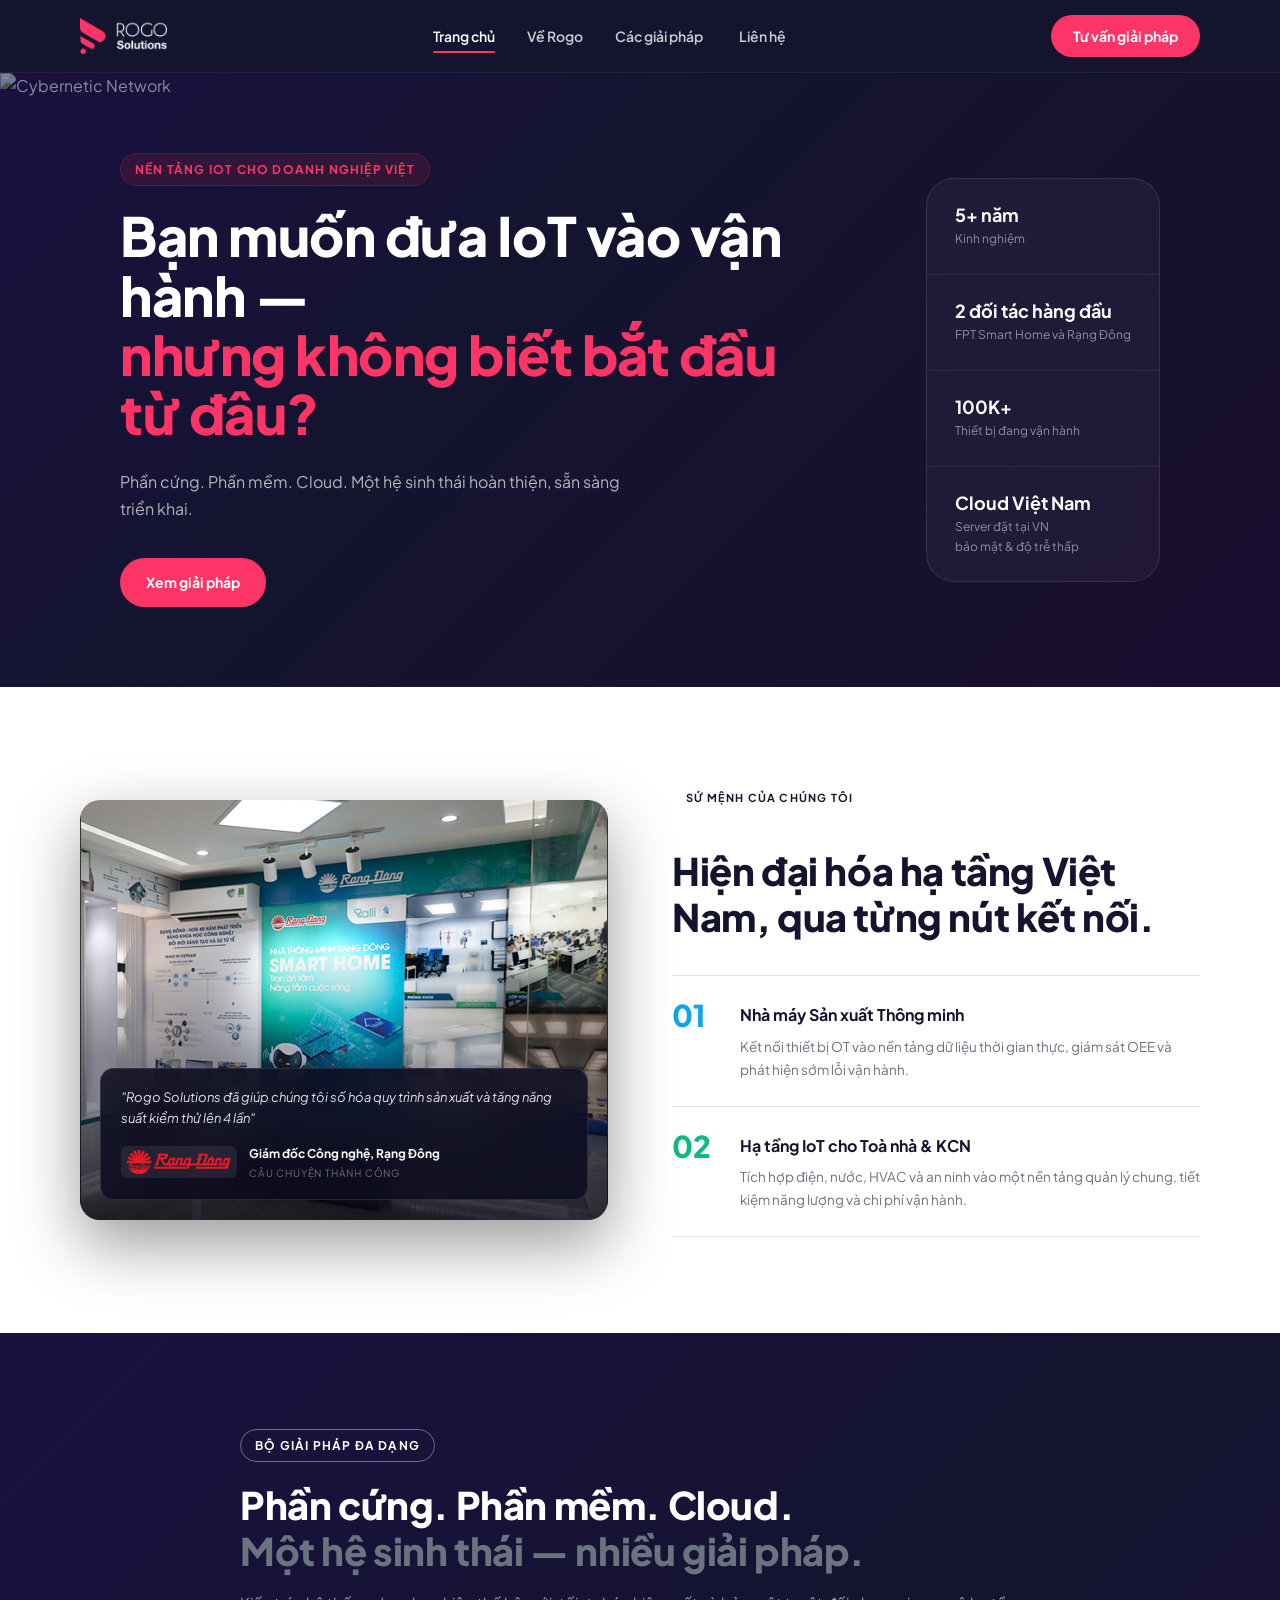
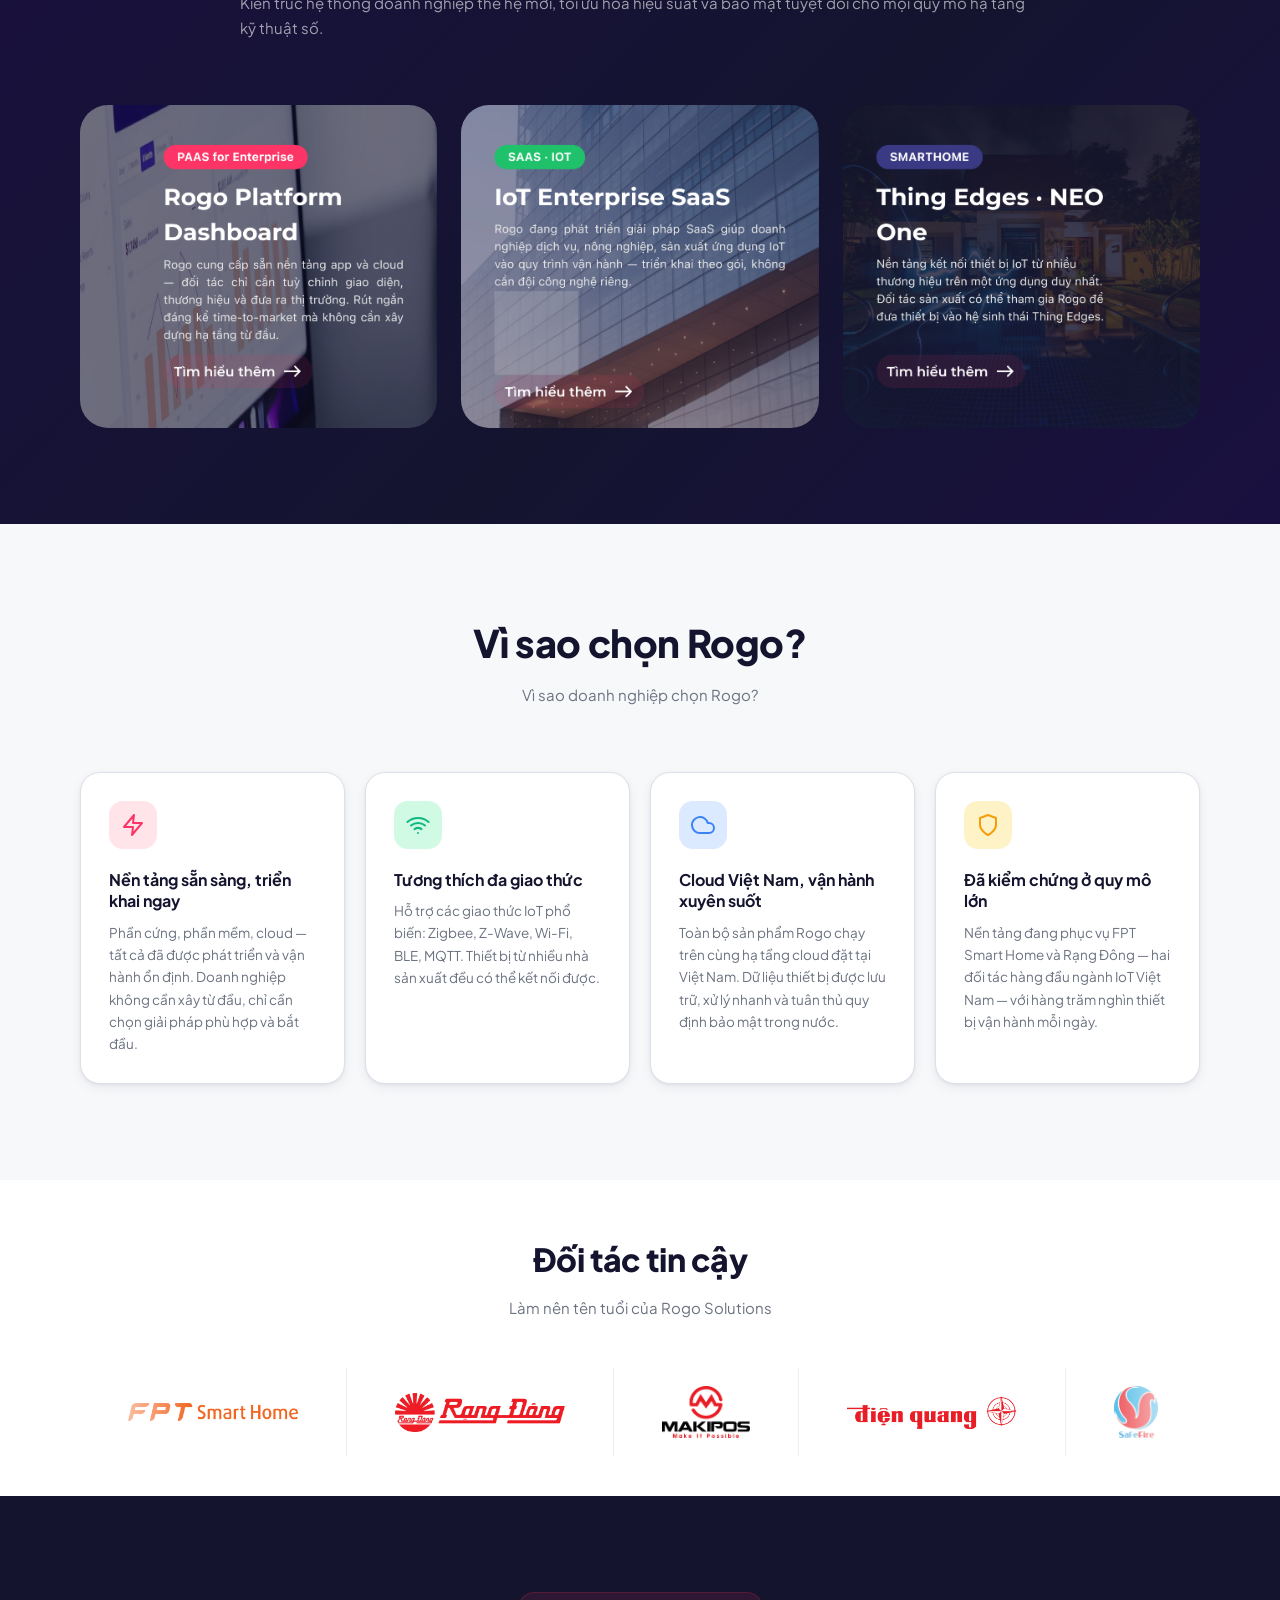
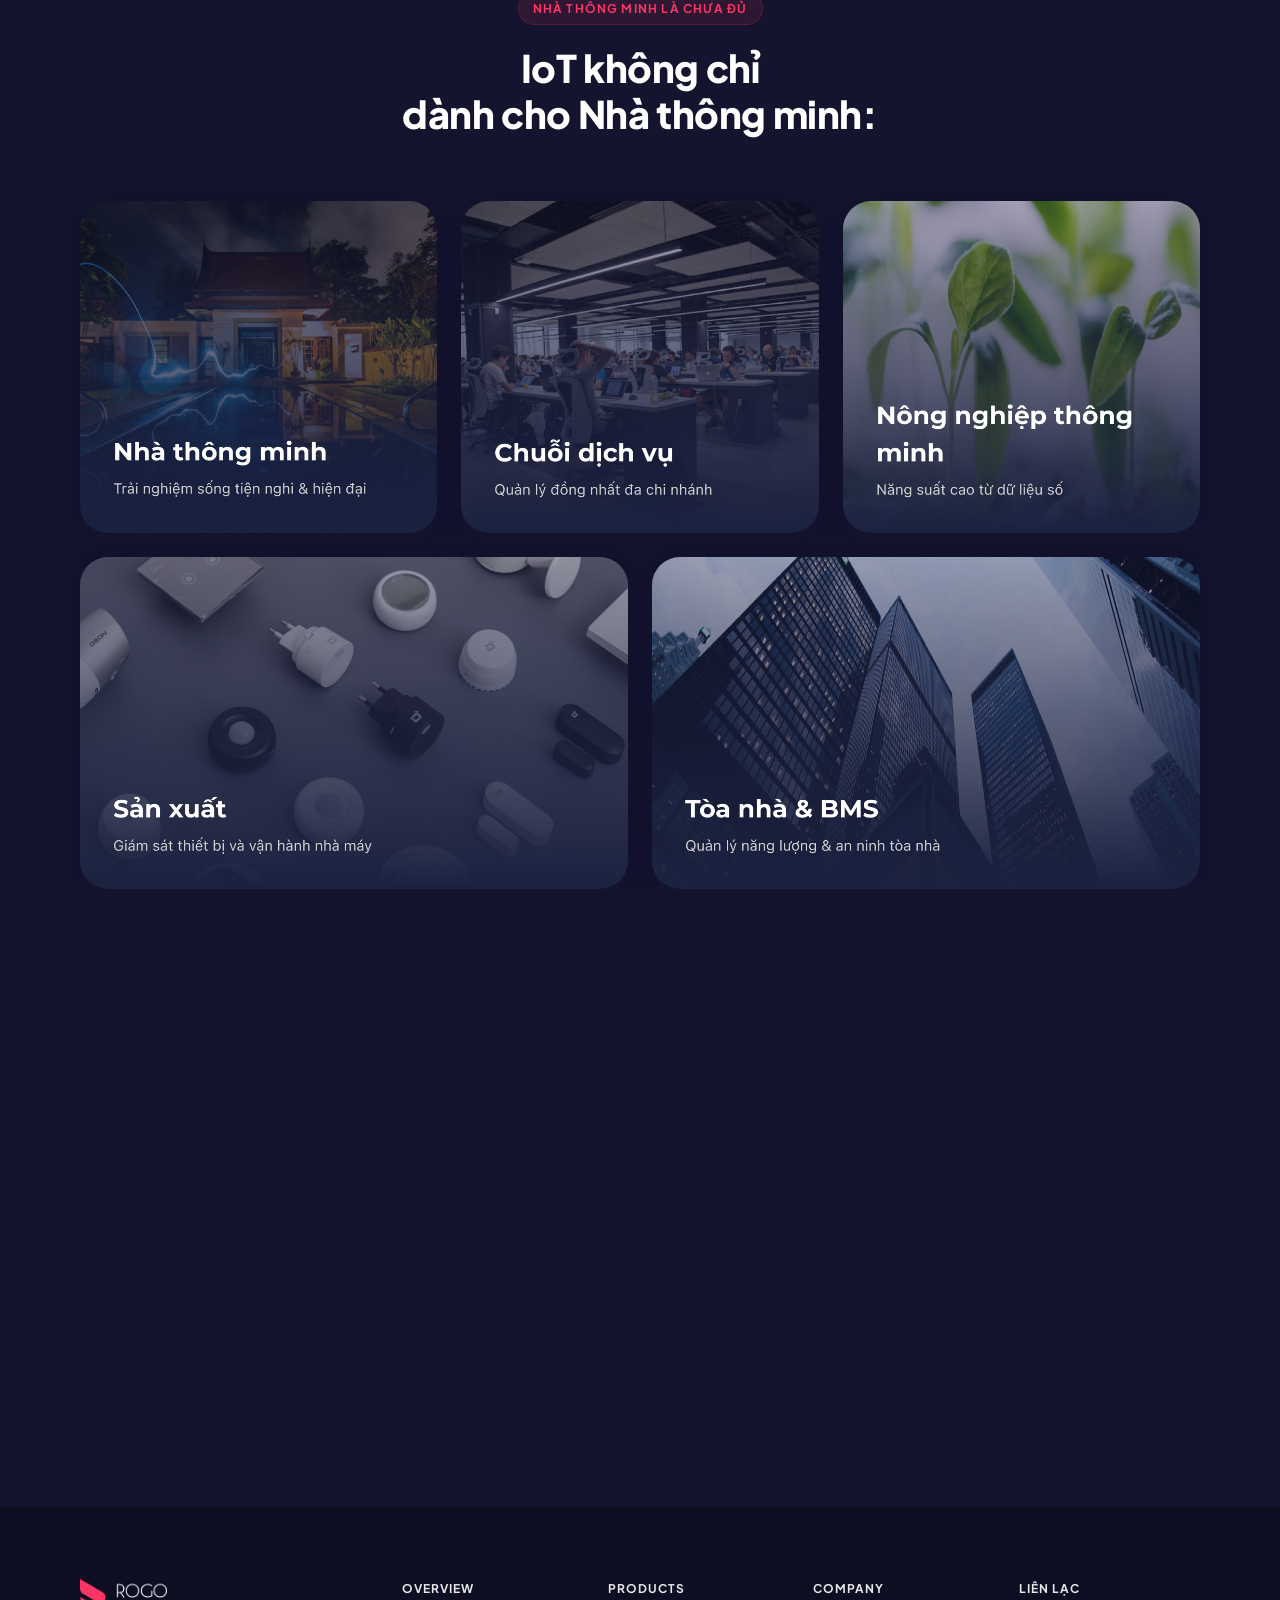
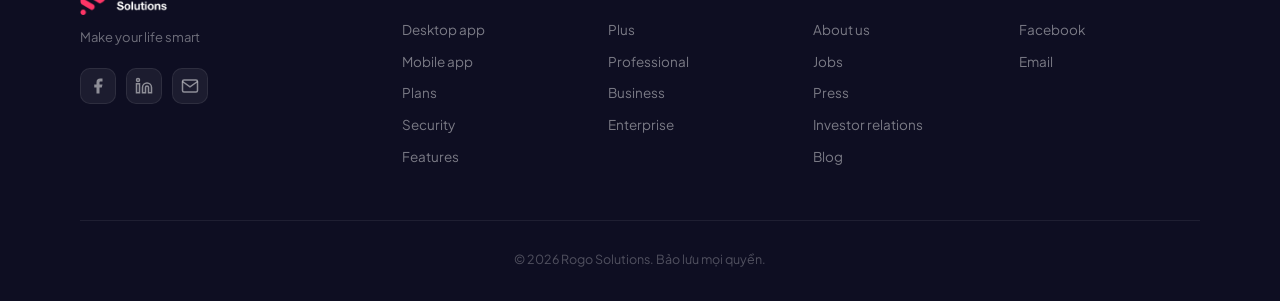
==== index.html @ b1b1ac88 "Enhance Dashboard: Added dark mode login, improved charts, and polished UI" ====
<!doctype html>
<html lang="vi">
<head>
<meta charset="utf-8" />
<meta name="viewport" content="width=device-width,initial-scale=1" />
<title>Rogo Solutions — Make your life smart</title>
<meta name="description" content="Rogo Solutions cung cấp nền tảng IoT sẵn sàng triển khai — từ phần cứng, phần mềm đến cloud — để doanh nghiệp bắt đầu ngay mà không cần xây từ đầu." />
<link rel="preconnect" href="https://fonts.googleapis.com">
<link rel="preconnect" href="https://fonts.gstatic.com" crossorigin>
<link href="https://fonts.googleapis.com/css2?family=Plus+Jakarta+Sans:ital,wght@0,400;0,500;0,600;0,700;0,800;1,400&family=Lora:ital,wght@0,400;0,600;1,400&display=swap" rel="stylesheet">
<link rel="stylesheet" href="css/style.css">
</head>
<body>

<!-- NAV -->
<header class="nav" id="main-nav">
  <div class="container nav-inner">
    <a class="logo" href="#" id="logo-link">
      <img src="assets/Logo%20vector.png" alt="Rogo Solutions Logo" class="logo-img">
    </a>
    <nav aria-label="Main navigation">
      <ul class="nav-links" id="nav-links">
        <li><a href="index.html" class="active" id="nav-home">Trang chủ</a></li>
        <li><a href="about.html" id="nav-about">Về Rogo</a></li>
        <li class="has-dropdown">
          <a href="solutions.html" id="nav-solutions">Các giải pháp <svg class="chevron" viewBox="0 0 16 16" fill="none"><path d="M4 6l4 4 4-4" stroke="currentColor" stroke-width="1.5" stroke-linecap="round" stroke-linejoin="round"/></svg></a>
          <ul class="dropdown" id="solutions-dropdown">
            <li><a href="solutions.html#rogo-platform">Rogo Platform (PaaS)</a></li>
            <li><a href="solutions.html#enterprise-saas">IoT Enterprise SaaS</a></li>
            <li><a href="solutions.html#neo-one">Thing Edges - NEO One</a></li>
          </ul>
        </li>
        <li><a href="contact.html" id="nav-contact">Liên hệ</a></li>
      </ul>
    </nav>
    <div class="nav-right">
      <a href="contact.html#contact-form" class="nav-cta" id="nav-cta-btn" style="text-decoration:none;">Tư vấn giải pháp</a>
      <button class="hamburger" id="hamburger-btn" aria-label="Toggle menu">
        <span></span><span></span><span></span>
      </button>
    </div>
  </div>
</header>

<!-- HERO -->
<section class="hero" id="hero-section">
  <img src="assets/Cybernetic network background.png" alt="Cybernetic Network" class="hero-bg-img" />
  <div class="container hero-grid">
    <div class="hero-content" id="hero-content">
      <span class="eyebrow" id="hero-eyebrow">Nền tảng IoT cho doanh nghiệp Việt</span>
      <h1 id="hero-heading">Bạn muốn đưa IoT vào vận hành —<br><span class="accent">nhưng không biết bắt đầu từ đâu?</span></h1>
      <p class="lead" id="hero-lead">Phần cứng. Phần mềm. Cloud. Một hệ sinh thái hoàn thiện, sẵn sàng triển khai.</p>
      <div class="hero-cta" id="hero-cta">
        <a href="solutions.html" class="btn btn-primary" id="hero-btn-primary" style="text-decoration:none; display:inline-block;">Xem giải pháp</a>
      </div>
    </div>
    <div class="stats-panel" id="hero-stats">
      <div class="stat" id="stat-1">
        <div class="stat-info">
          <div class="stat-value">5+ năm</div>
          <div class="stat-label">Kinh nghiệm</div>
        </div>
      </div>
      <div class="stat" id="stat-2">
        <div class="stat-info">
          <div class="stat-value">2 đối tác hàng đầu</div>
          <div class="stat-label">FPT Smart Home và Rạng Đông</div>
        </div>
      </div>
      <div class="stat" id="stat-3">
        <div class="stat-info">
          <div class="stat-value">100K+</div>
          <div class="stat-label">Thiết bị đang vận hành</div>
        </div>
      </div>
      <div class="stat" id="stat-4">
        <div class="stat-info">
          <div class="stat-value">Cloud Việt Nam</div>
          <div class="stat-label">Server đặt tại VN <br>bảo mật & độ trễ thấp</div>
        </div>
      </div>
    </div>
  </div>
</section>

<!-- MISSION / STORIES -->
<section class="mission" id="mission-section">
  <div class="container">
    <div class="mission-grid">
      <!-- Left side (Image & Quote) -->
      <div class="mission-visual">
        <div class="story-img">
          <div class="story-quote">
            <p class="story-quote-text">"Rogo Solutions đã giúp chúng tôi số hóa quy trình sản xuất và tăng năng suất kiểm thử lên 4 lần"</p>
            <div class="story-quote-author">
              <img src="assets/Group%203.png" alt="Rạng Đông Logo" class="story-author-logo">
              <div>
                <span class="story-author-name">Giám đốc Công nghệ, Rạng Đông</span>
                <span class="story-author-tag">CÂU CHUYỆN THÀNH CÔNG</span>
              </div>
            </div>
          </div>
        </div>
      </div>
      <!-- Right side (Text) -->
      <div class="mission-content">
        <span class="eyebrow mission-eyebrow">Sứ mệnh của chúng tôi</span>
        <h2 class="mission-title">Hiện đại hóa hạ tầng Việt Nam, qua từng nút kết nối.</h2>
        <div class="mission-list">
          <div class="mission-item">
            <div class="mission-num">01</div>
            <div class="mission-item-text">
              <h4>Nhà máy Sản xuất Thông minh</h4>
              <p>Kết nối thiết bị OT vào nền tảng dữ liệu thời gian thực, giám sát OEE và phát hiện sớm lỗi vận hành.</p>
            </div>
          </div>
          <div class="mission-item">
            <div class="mission-num" style="color:#10b981">02</div>
            <div class="mission-item-text">
              <h4>Hạ tầng IoT cho Toà nhà &amp; KCN</h4>
              <p>Tích hợp điện, nước, HVAC và an ninh vào một nền tảng quản lý chung, tiết kiệm năng lượng và chi phí vận hành.</p>
            </div>
          </div>
        </div>
      </div>
    </div>
  </div>
</section>

<!-- SOLUTIONS -->
<section class="section solutions-section dark-section" id="solutions-section">
  <div class="container">
    <div class="section-head" style="text-align: left; max-width: 800px; margin-bottom: 64px;">
      <span class="eyebrow" style="color:var(--text);border-color:var(--gray-500);background:transparent;color:#fff;">Bộ giải pháp đa dạng</span>
      <h2 id="solutions-heading" style="color:#fff;">Phần cứng. Phần mềm. Cloud.<br><span style="color:var(--text-muted)">Một hệ sinh thái — nhiều giải pháp.</span></h2>
      <p id="solutions-desc" style="color:rgba(255,255,255,.6);">Kiến trúc hệ thống doanh nghiệp thế hệ mới, tối ưu hóa hiệu suất và bảo mật tuyệt đối cho mọi quy mô hạ tầng kỹ thuật số.</p>
    </div>
    <div class="solutions-grid" id="solutions-grid">
      <!-- Card 1: PaaS -->
      <a href="https://iot.rogo.com.vn/login" target="_blank" class="sol-card" id="sol-card-1" style="text-decoration:none;">
        <img src="assets/Card%201_%20B2B%20Platform.png" alt="Rogo Platform Dashboard" style="width:100%;height:auto;display:block;">
      </a>

      <!-- Card 2: SaaS -->
      <a href="solutions.html#enterprise-saas" class="sol-card" id="sol-card-2" style="text-decoration:none;">
        <img src="assets/Card%202_%20IoT%20Enterprise.png" alt="IoT Enterprise SaaS" style="width:100%;height:auto;display:block;">
      </a>

      <!-- Card 3: SmartHome -->
      <a href="solutions.html#neo-one" class="sol-card" id="sol-card-3" style="text-decoration:none;">
         <img src="assets/Card%203_%20Smarthome.png" alt="Thing Edges — NEO One" style="width:100%;height:auto;display:block;">
      </a>
    </div>
  </div>
</section>

<!-- WHY ROGO -->
<section class="section why" id="why-section">
  <div class="container">
    <div class="section-head">
      <h2 id="why-heading">Vì sao chọn Rogo?</h2>
      <p id="why-desc">Vì sao doanh nghiệp chọn Rogo?</p>
    </div>
    <div class="why-grid" id="why-grid">
      <div class="feature" id="feat-1">
        <div class="feat-icon-wrap feat-pink">
          <svg viewBox="0 0 24 24" fill="none" width="24" height="24"><path d="M13 2L3 14h9l-1 8 10-12h-9l1-8z" stroke="#FD3566" stroke-width="2" stroke-linecap="round" stroke-linejoin="round"/></svg>
        </div>
        <h3>Nền tảng sẵn sàng, triển khai ngay</h3>
        <p>Phần cứng, phần mềm, cloud — tất cả đã được phát triển và vận hành ổn định. Doanh nghiệp không cần xây từ đầu, chỉ cần chọn giải pháp phù hợp và bắt đầu.</p>
      </div>
      <div class="feature" id="feat-2">
        <div class="feat-icon-wrap feat-green">
          <svg viewBox="0 0 24 24" fill="none" width="24" height="24"><path d="M5 12.55a11 11 0 0 1 14.08 0M1.42 9a16 16 0 0 1 21.16 0M8.53 16.11a6 6 0 0 1 6.95 0M12 20h.01" stroke="#10b981" stroke-width="2" stroke-linecap="round" stroke-linejoin="round"/></svg>
        </div>
        <h3>Tương thích đa giao thức</h3>
        <p>Hỗ trợ các giao thức IoT phổ biến: Zigbee, Z-Wave, Wi-Fi, BLE, MQTT. Thiết bị từ nhiều nhà sản xuất đều có thể kết nối được.</p>
      </div>
      <div class="feature" id="feat-3">
        <div class="feat-icon-wrap feat-blue">
          <svg viewBox="0 0 24 24" fill="none" width="24" height="24"><path d="M18 10h-1.26A8 8 0 1 0 9 20h9a5 5 0 0 0 0-10z" stroke="#3b82f6" stroke-width="2" stroke-linecap="round" stroke-linejoin="round"/></svg>
        </div>
        <h3>Cloud Việt Nam, vận hành xuyên suốt</h3>
        <p>Toàn bộ sản phẩm Rogo chạy trên cùng hạ tầng cloud đặt tại Việt Nam. Dữ liệu thiết bị được lưu trữ, xử lý nhanh và tuân thủ quy định bảo mật trong nước.</p>
      </div>
      <div class="feature" id="feat-4">
        <div class="feat-icon-wrap feat-amber">
          <svg viewBox="0 0 24 24" fill="none" width="24" height="24"><path d="M12 22s8-4 8-10V5l-8-3-8 3v7c0 6 8 10 8 10z" stroke="#f59e0b" stroke-width="2" stroke-linecap="round" stroke-linejoin="round"/></svg>
        </div>
        <h3>Đã kiểm chứng ở quy mô lớn</h3>
        <p>Nền tảng đang phục vụ FPT Smart Home và Rạng Đông — hai đối tác hàng đầu ngành IoT Việt Nam — với hàng trăm nghìn thiết bị vận hành mỗi ngày.</p>
      </div>
    </div>
  </div>
</section>

<!-- PARTNERS -->
<section class="partners" id="partners-section">
  <div class="container">
    <div class="section-head" style="margin-bottom:48px">
      <h2 id="partners-heading">Đối tác tin cậy</h2>
      <p>Làm nên tên tuổi của Rogo Solutions</p>
    </div>
    <div class="logos-track-wrapper">
      <div class="logos-track" id="partners-logos">
        <div class="partner-logo-item"><img src="assets/FPTLogo.png" alt="FPT"></div>
        <div class="partner-logo-item"><img src="assets/Group 3.png" alt="Rang Dong"></div>
        <div class="partner-logo-item"><img src="assets/Group 6.png" alt="Ralli"></div>
        <div class="partner-logo-item"><img src="assets/Group 7.png" alt="Makipos"></div>
        <div class="partner-logo-item"><img src="assets/Group 8.png" alt="SafeFire"></div>
        <div class="partner-logo-item"><img src="assets/Group 9.png" alt="Vinfast"></div>
        <!-- Duplicate for loop -->
        <div class="partner-logo-item"><img src="assets/FPTLogo.png" alt="FPT"></div>
        <div class="partner-logo-item"><img src="assets/Group 3.png" alt="Rang Dong"></div>
        <div class="partner-logo-item"><img src="assets/Group 6.png" alt="Ralli"></div>
        <div class="partner-logo-item"><img src="assets/Group 7.png" alt="Makipos"></div>
        <div class="partner-logo-item"><img src="assets/Group 8.png" alt="SafeFire"></div>
        <div class="partner-logo-item"><img src="assets/Group 9.png" alt="Vinfast"></div>
      </div>
    </div>
  </div>
</section>

<!-- SUCCESS STORIES REPLACED WITH IOT SECTORS -->
<section class="section iot-sectors" id="iot-sectors-section">
  <div class="container">
    <div class="section-head">
      <span class="eyebrow">Nhà Thông Minh là chưa đủ</span>
      <h2 id="iot-heading">IoT không chỉ <br><span class="accent">dành cho Nhà thông minh:</span></h2>
    </div>
    <div class="iot-grid">
      <div class="iot-card"><img src="assets/Card 1.png" alt="Nhà thông minh"></div>
      <div class="iot-card"><img src="assets/Card 2.png" alt="Chuỗi dịch vụ"></div>
      <div class="iot-card"><img src="assets/Card 3.png" alt="Nông nghiệp thông minh"></div>
      <div class="iot-card iot-card-wide"><img src="assets/Card 4.png" alt="Sản xuất"></div>
      <div class="iot-card iot-card-wide"><img src="assets/Card 5.png" alt="Tòa nhà & KCN"></div>
    </div>
  </div>
</section>

<!-- CTA -->
<section class="cta" id="cta-section">
  <div class="container">
    <div class="cta-box" id="cta-box">
      <div class="cta-glow cta-glow-1"></div>
      <div class="cta-glow cta-glow-2"></div>
      <h2 id="cta-heading">Sẵn sàng đưa IoT vào vận hành?</h2>
      <p id="cta-desc">Tham gia cùng các doanh nghiệp hàng đầu Việt Nam đang mở rộng quy mô vận hành với Rogo Solutions.</p>
      <div class="cta-actions">
        <a href="demo.html" target="_blank" class="btn btn-primary" id="cta-btn-demo" style="text-decoration: none;">Đăng ký demo</a>
        <a href="contact.html#contact-form" class="btn btn-ghost" id="cta-btn-contact" style="text-decoration: none;">Liên hệ tư vấn</a>
      </div>
    </div>
  </div>
</section>

<!-- FOOTER -->
<footer id="main-footer">
  <div class="container">
    <div class="foot-top">
      <div class="foot-brand">
        <a class="logo" href="#" id="footer-logo">
          <img src="assets/Logo%20vector.png" alt="Rogo Solutions Logo" class="logo-img">
        </a>
        <div class="foot-tagline">Make your life smart</div>
        <div class="foot-social">
          <a href="#" class="social-link" id="social-facebook" aria-label="Facebook">
            <svg viewBox="0 0 24 24" fill="currentColor" width="18" height="18"><path d="M18 2h-3a5 5 0 0 0-5 5v3H7v4h3v8h4v-8h3l1-4h-4V7a1 1 0 0 1 1-1h3z"/></svg>
          </a>
          <a href="#" class="social-link" id="social-linkedin" aria-label="LinkedIn">
            <svg viewBox="0 0 24 24" fill="none" stroke="currentColor" stroke-width="2" width="18" height="18"><path d="M16 8a6 6 0 0 1 6 6v7h-4v-7a2 2 0 0 0-2-2 2 2 0 0 0-2 2v7h-4v-7a6 6 0 0 1 6-6zM2 9h4v12H2z"/><circle cx="4" cy="4" r="2"/></svg>
          </a>
          <a href="#" class="social-link" id="social-email" aria-label="Email">
            <svg viewBox="0 0 24 24" fill="none" stroke="currentColor" stroke-width="2" width="18" height="18"><path d="M4 4h16c1.1 0 2 .9 2 2v12c0 1.1-.9 2-2 2H4c-1.1 0-2-.9-2-2V6c0-1.1.9-2 2-2z"/><polyline points="22,6 12,13 2,6"/></svg>
          </a>
        </div>
      </div>
      <div class="foot-cols">
        <div class="foot-col" id="foot-col-overview">
          <h5>Overview</h5>
          <a href="#">Desktop app</a>
          <a href="#">Mobile app</a>
          <a href="#">Plans</a>
          <a href="#">Security</a>
          <a href="#">Features</a>
        </div>
        <div class="foot-col" id="foot-col-products">
          <h5>Products</h5>
          <a href="#">Plus</a>
          <a href="#">Professional</a>
          <a href="#">Business</a>
          <a href="#">Enterprise</a>
        </div>
        <div class="foot-col" id="foot-col-company">
          <h5>Company</h5>
          <a href="#">About us</a>
          <a href="#">Jobs</a>
          <a href="#">Press</a>
          <a href="#">Investor relations</a>
          <a href="#">Blog</a>
        </div>
        <div class="foot-col" id="foot-col-contact">
          <h5>Liên lạc</h5>
          <a href="#">Facebook</a>
          <a href="#">Email</a>
        </div>
      </div>
    </div>
    <div class="foot-bottom">© 2026 Rogo Solutions. Bảo lưu mọi quyền.</div>
  </div>
</footer>

<script src="js/main.js"></script>
</body>
</html>
---- css/style.css ----
/* ====================================================
   ROGO SOLUTIONS — style.css
   Design System: Plus Jakarta Sans + Lora
   Primary: #E93049 | Navy: #14142F
   ==================================================== */

/* ---------- TOKENS ---------- */
:root {
  --navy:       #14142F;
  --navy-2:     #1B1B3A;
  --navy-3:     #0E0E22;
  --pink:       #FD3566;
  --pink-hover: #E62E5A;
  --pink-light: #FFE4EA;
  --white:      #FFFFFF;
  --gray-50:    #F7F8FA;
  --gray-100:   #EDEEF2;
  --gray-200:   #DDE0E8;
  --gray-400:   #9CA3AF;
  --gray-500:   #6B7280;
  --gray-700:   #374151;
  --text:       #14142F;
  --text-muted: #6B7280;
  --radius:     12px;
  --radius-lg:  20px;
  --radius-xl:  28px;
  --container:  1200px;
  --shadow-sm:  0 1px 3px rgba(20,20,47,.06), 0 4px 12px rgba(20,20,47,.06);
  --shadow-md:  0 4px 16px rgba(20,20,47,.08), 0 12px 32px rgba(20,20,47,.08);
  --shadow-lg:  0 8px 32px rgba(20,20,47,.12), 0 24px 56px rgba(20,20,47,.10);
  --transition: .22s cubic-bezier(.4,0,.2,1);
}

/* ---------- RESET & BASE ---------- */
*, *::before, *::after { box-sizing: border-box; }
html, body { margin: 0; padding: 0; }
body {
  font-family: 'Plus Jakarta Sans', system-ui, -apple-system, sans-serif;
  color: var(--text);
  background: var(--white);
  line-height: 1.6;
  -webkit-font-smoothing: antialiased;
  -moz-osx-font-smoothing: grayscale;
}
img { max-width: 100%; display: block; }
a { color: inherit; text-decoration: none; }
ul { list-style: none; margin: 0; padding: 0; }
button { font-family: inherit; }

.container {
  max-width: var(--container);
  margin: 0 auto;
  padding: 0 40px;
}

/* ---------- BUTTONS ---------- */
.btn {
  display: inline-flex;
  align-items: center;
  gap: 8px;
  padding: 13px 26px;
  border-radius: 999px;
  font-family: inherit;
  font-weight: 700;
  font-size: 14px;
  border: 0;
  cursor: pointer;
  transition: var(--transition);
  white-space: nowrap;
}
.btn-primary {
  background: var(--pink);
  color: #fff;
}
.btn-primary:hover {
  background: var(--pink-hover);
  transform: translateY(-2px);
  box-shadow: 0 8px 24px rgba(233,48,73,.35);
}
.btn-ghost {
  background: transparent;
  color: #fff;
  border: 1.5px solid rgba(255,255,255,.38);
}
.btn-ghost:hover {
  border-color: rgba(255,255,255,.75);
  background: rgba(255,255,255,.08);
}

/* ---------- NAV ---------- */
.nav {
  background: var(--navy);
  position: sticky;
  top: 0;
  z-index: 100;
  border-bottom: 1px solid rgba(255,255,255,.06);
  transition: box-shadow var(--transition);
}
.nav.scrolled {
  box-shadow: 0 4px 24px rgba(0,0,0,.25);
}
.nav-inner {
  display: flex;
  align-items: center;
  justify-content: space-between;
  height: 72px;
  gap: 40px;
}

/* Logo */
.logo {
  display: flex;
  align-items: center;
  gap: 10px;
  color: #fff;
  font-weight: 800;
  flex-shrink: 0;
}
.logo-img { height: 36px; width: auto; }
.logo-fallback { display: flex; align-items: center; gap: 10px; }
.logo-text span {
  display: block;
  font-size: 18px;
  font-weight: 800;
  letter-spacing: .5px;
  line-height: 1.1;
}
.logo-text small {
  display: block;
  font-size: 10px;
  font-weight: 600;
  opacity: .7;
  letter-spacing: 1.5px;
  text-transform: uppercase;
}

/* Nav links */
.nav-links {
  display: flex;
  gap: 4px;
  align-items: center;
  flex: 1;
  justify-content: center;
}
.nav-links > li { position: relative; }
.nav-links a {
  color: rgba(255,255,255,.78);
  font-size: 14px;
  font-weight: 600;
  padding: 10px 14px;
  border-radius: var(--radius);
  display: flex;
  align-items: center;
  gap: 4px;
  white-space: nowrap;
  transition: var(--transition);
}
.nav-links a:hover { color: #fff; background: rgba(255,255,255,.07); }
.nav-links a.active { color: #fff; }
.nav-links a.active::after {
  content: "";
  position: absolute;
  left: 14px;
  right: 14px;
  bottom: 4px;
  height: 2px;
  background: var(--pink);
  border-radius: 2px;
}
.chevron {
  transition: transform var(--transition);
  vertical-align: middle;
}
.has-dropdown:hover .chevron { transform: rotate(180deg); }

/* Dropdown */
.dropdown {
  position: absolute;
  top: 100%;
  left: 0;
  background: var(--navy-2);
  border: 1px solid rgba(255,255,255,.1);
  border-radius: var(--radius);
  padding: 8px;
  min-width: 240px;
  opacity: 0;
  pointer-events: none;
  transform: translateY(10px);
  transition: opacity 0.3s ease, transform 0.3s ease, visibility 0.3s;
  visibility: hidden;
  box-shadow: var(--shadow-lg);
  z-index: 100;
}
/* Invisible bridge to prevent closing when moving mouse to dropdown */
.has-dropdown::after {
  content: "";
  position: absolute;
  top: 100%;
  left: 0;
  width: 100%;
  height: 20px;
  display: none;
}
.has-dropdown:hover::after { display: block; }

.has-dropdown:hover .dropdown {
  opacity: 1;
  pointer-events: auto;
  transform: translateY(4px);
  visibility: visible;
  transition-delay: 0s;
}
/* Slight delay when mouse leaves to make it easier to catch */
.has-dropdown .dropdown {
  transition-delay: 0.1s;
}

.dropdown a {
  display: block;
  padding: 10px 14px;
  border-radius: 8px;
  font-size: 13px;
  color: rgba(255,255,255,.75);
}
.dropdown a:hover { color: #fff; background: rgba(255,255,255,.08); }

/* Nav right */
.nav-right { display: flex; align-items: center; gap: 16px; }
.nav-cta {
  background: var(--pink);
  color: #fff;
  border: 0;
  border-radius: 999px;
  padding: 10px 22px;
  font-family: inherit;
  font-weight: 700;
  font-size: 14px;
  cursor: pointer;
  transition: var(--transition);
  white-space: nowrap;
}
.nav-cta:hover {
  background: var(--pink-hover);
  transform: translateY(-1px);
  box-shadow: 0 6px 20px rgba(233,48,73,.35);
}

/* Hamburger */
.hamburger {
  display: none;
  flex-direction: column;
  gap: 5px;
  background: none;
  border: none;
  cursor: pointer;
  padding: 6px;
}
.hamburger span {
  display: block;
  width: 22px;
  height: 2px;
  background: rgba(255,255,255,.8);
  border-radius: 2px;
  transition: var(--transition);
}

/* ---------- HERO ---------- */
.hero {
  position: relative;
  background: linear-gradient(135deg, #1a1040 0%, #14142F 40%, #1a0e30 100%);
  color: #fff;
  overflow: hidden;
}

/* Background image */
.hero-bg-img {
  position: absolute;
  inset: 0;
  width: 100%;
  height: 100%;
  object-fit: cover;
  opacity: 0.5;
  pointer-events: none;
}


.hero-grid {
  position: relative;
  z-index: 2;
  display: flex;
  width: 1120px;
  max-width: 100%;
  margin: 0 auto;
  align-items: center;
  gap: 104px;
  padding: 80px 40px;
}

.hero-content {
  flex: 1;
}
.eyebrow {
  display: inline-flex;
  align-items: center;
  gap: 8px;
  font-size: 12px;
  font-weight: 700;
  color: var(--pink);
  letter-spacing: 1.2px;
  text-transform: uppercase;
  margin-bottom: 20px;
  padding: 6px 14px;
  background: rgba(233,48,73,.12);
  border-radius: 999px;
  border: 1px solid rgba(233,48,73,.2);
}

.hero h1 {
  font-size: 54px;
  line-height: 1.1;
  font-weight: 800;
  margin: 0 0 24px;
  letter-spacing: -.5px;
}
.hero h1 .accent { color: var(--pink); }

.hero p.lead {
  font-size: 16px;
  line-height: 1.7;
  color: rgba(255,255,255,.68);
  max-width: 520px;
  margin: 0 0 36px;
}
.hero-cta { display: flex; gap: 14px; flex-wrap: wrap; }

/* Stats panel */
.stats-panel {
  display: flex;
  flex-direction: column;
  gap: 0;
  background: rgba(255,255,255,.04);
  border: 1px solid rgba(255,255,255,.1);
  border-radius: var(--radius-xl);
  overflow: hidden;
  backdrop-filter: blur(10px);
}
.stat {
  display: flex;
  align-items: center;
  gap: 16px;
  padding: 22px 28px;
  border-bottom: 1px solid rgba(255,255,255,.07);
  transition: background var(--transition);
}
.stat:last-child { border-bottom: 0; }
.stat:hover { background: rgba(255,255,255,.04); }
.stat-icon-wrap {
  width: 44px;
  height: 44px;
  border-radius: 12px;
  background: rgba(233,48,73,.12);
  border: 1px solid rgba(233,48,73,.2);
  display: grid;
  place-items: center;
  flex-shrink: 0;
}
.stat-label { font-size: 12px; color: rgba(255,255,255,.5); margin-bottom: 3px; }
.stat-value { font-size: 18px; font-weight: 700; color: #fff; }

/* ---------- SECTION HEAD ---------- */
.section { padding: 96px 0; }
.section-head {
  text-align: center;
  max-width: 680px;
  margin: 0 auto 64px;
}
.section-head h2 {
  font-size: 38px;
  line-height: 1.2;
  font-weight: 800;
  margin: 0 0 16px;
  letter-spacing: -.4px;
  color: var(--text);
}
.section-head p {
  color: var(--text-muted);
  margin: 0;
  font-size: 15px;
  line-height: 1.7;
}

/* ---------- SOLUTIONS ---------- */
.solutions-section { background: var(--white); }
.solutions-grid {
  display: grid;
  grid-template-columns: repeat(3, 1fr);
  gap: 24px;
}

.sol-card {
  border: 1px solid var(--gray-200);
  border-radius: var(--radius-xl);
  overflow: hidden;
  background: #fff;
  box-shadow: var(--shadow-sm);
  transition: transform var(--transition), box-shadow var(--transition), border-color var(--transition);
  display: flex;
  flex-direction: column;
}
.sol-card:hover {
  transform: translateY(-6px);
  box-shadow: var(--shadow-lg);
  border-color: rgba(233,48,73,.15);
}

/* Visual areas */
.sol-card-visual {
  height: 200px;
  position: relative;
  display: flex;
  align-items: center;
  justify-content: center;
  overflow: hidden;
}
.sol-visual-img {
  width: 100%;
  height: auto;
  border-bottom: 1px solid var(--gray-200);
}
.sol-visual-img img {
  width: 100%;
  height: 100%;
  object-fit: cover;
  display: block;
}

/* Card body */
.sol-card-body { padding: 24px; flex: 1; display: flex; flex-direction: column; }
.sol-tag {
  display: none;
}
.sol-card-body h3 {
  display: none;
}
.sol-card-body p {
  display: none;
}
/* ---------- WHY ROGO ---------- */
.why { background: var(--gray-50); }
.why-grid {
  display: grid;
  grid-template-columns: repeat(4, 1fr);
  gap: 20px;
}
.feature {
  background: #fff;
  border: 1px solid var(--gray-200);
  border-radius: var(--radius-lg);
  padding: 28px;
  box-shadow: var(--shadow-sm);
  transition: transform var(--transition), box-shadow var(--transition);
}
.feature:hover {
  transform: translateY(-4px);
  box-shadow: var(--shadow-md);
}
.feat-icon-wrap {
  width: 48px;
  height: 48px;
  border-radius: 14px;
  display: grid;
  place-items: center;
  margin-bottom: 20px;
}
.feat-pink  { background: #ffe4ea; }
.feat-green { background: #d1fae5; }
.feat-blue  { background: #dbeafe; }
.feat-amber { background: #fef3c7; }
.feature h3 {
  margin: 0 0 10px;
  font-size: 16px;
  font-weight: 700;
  color: var(--text);
  line-height: 1.35;
}
.feature p {
  margin: 0;
  color: var(--text-muted);
  font-size: 13.5px;
  line-height: 1.65;
}

/* ---------- PARTNERS ---------- */
.partners { padding: 60px 0 40px; background: var(--white); }
.partners .section-head h2 { font-size: 32px; }

.logos-track-wrapper {
  overflow: hidden;
  mask-image: linear-gradient(to right, transparent, black 10%, black 90%, transparent);
  -webkit-mask-image: linear-gradient(to right, transparent, black 10%, black 90%, transparent);
}
.logos-track {
  display: flex;
  gap: 0;
  animation: scroll-logos 24s linear infinite;
  width: max-content;
}
.logos-track:hover { animation-play-state: paused; }
@keyframes scroll-logos {
  0%   { transform: translateX(0); }
  100% { transform: translateX(-50%); }
}
.partner-logo-item {
  padding: 18px 48px;
  display: flex;
  align-items: center;
  justify-content: center;
  border-right: 1px solid var(--gray-100);
}
.partner-logo-item img {
  max-height: 52px;
  max-width: 170px;
  width: auto;
  object-fit: contain;
}
.partner-name {
  font-size: 16px;
  font-weight: 700;
  color: var(--gray-400);
  white-space: nowrap;
  transition: color var(--transition);
}
.partner-logo-item:hover .partner-name { color: var(--text); }

/* ---------- MISSION ---------- */
.mission {
  padding: 96px 0;
  background: #fff;
}
.mission-grid {
  display: grid;
  grid-template-columns: 1fr 1fr;
  gap: 64px;
  align-items: center;
}
.story-img {
  position: relative;
  border-radius: 20px;
  overflow: hidden;
  height: 420px;
  background: #1b1b3a url('../assets/Border.png') center/cover no-repeat;
  box-shadow: 0 24px 64px rgba(0,0,0,.4);
}
.story-img::after {
  content: '';
  position: absolute;
  inset: 0;
  background: linear-gradient(to bottom, transparent 35%, rgba(8,8,24,.8) 100%);
  pointer-events: none;
}
.story-quote {
  position: absolute;
  left: 20px;
  right: 20px;
  bottom: 20px;
  background: rgba(12,12,32,.85);
  backdrop-filter: blur(16px);
  -webkit-backdrop-filter: blur(16px);
  padding: 18px 20px;
  border-radius: 14px;
  border: 1px solid rgba(255,255,255,.1);
  z-index: 2;
}
.story-quote-text {
  font-size: 13px;
  line-height: 1.65;
  font-style: italic;
  color: rgba(255,255,255,.88);
  margin: 0 0 14px;
}
.story-quote-author {
  display: flex;
  align-items: center;
  gap: 12px;
}
.story-author-logo {
  height: 32px;
  width: auto;
  object-fit: contain;
  border-radius: 6px;
  background: rgba(255,255,255,.08);
  padding: 4px 6px;
  flex-shrink: 0;
}
.story-author-name {
  display: block;
  font-size: 12px;
  font-weight: 700;
  color: #fff;
}
.story-author-tag {
  display: block;
  font-size: 10px;
  color: rgba(255,255,255,.4);
  letter-spacing: .8px;
  text-transform: uppercase;
  margin-top: 2px;
}

/* Mission right side */
.mission-eyebrow {
  color: var(--text) !important;
  border: 1px solid var(--gray-300) !important;
  background: transparent !important;
  font-size: 11px;
}
.mission-title {
  font-size: 38px;
  font-weight: 800;
  margin: 16px 0 36px;
  color: var(--text);
  line-height: 1.2;
  letter-spacing: -.4px;
}
.mission-list { display: flex; flex-direction: column; }
.mission-item {
  display: flex;
  gap: 24px;
  padding: 24px 0;
  border-top: 1px solid var(--gray-200);
  align-items: flex-start;
}
.mission-item:last-child { border-bottom: 1px solid var(--gray-200); }
.mission-num {
  font-size: 30px;
  font-weight: 900;
  color: #0ea5e9;
  min-width: 44px;
  line-height: 1;
}
.mission-item h4 { margin: 2px 0 8px; font-size: 16px; font-weight: 700; color: var(--text); }
.mission-item p { margin: 0; color: var(--text-muted); font-size: 13.5px; line-height: 1.7; }




/* ---------- DARK SECTION (SOLUTIONS) ---------- */
.dark-section {
  background: linear-gradient(135deg, #1a1040 0%, #14142F 60%, #1a1040 100%);
  color: #fff;
  padding: 96px 0;
}
.dark-section .sol-card {
  background: transparent;
  border: none;
  box-shadow: none;
}



/* ---------- IOT SECTORS ---------- */
.iot-sectors {
  background: var(--navy);
  color: #fff;
  padding: 96px 0;
}
.iot-sectors .section-head h2 { color: #fff; }
.iot-sectors .section-head p { color: rgba(255,255,255,.6); }
.iot-sectors .eyebrow { color: var(--pink); }

.iot-grid {
  display: flex;
  flex-wrap: wrap;
  justify-content: center;
  gap: 24px;
}
.iot-card {
  width: calc(33.333% - 16px);
  border-radius: var(--radius-xl);
  overflow: hidden;
  position: relative;
  box-shadow: var(--shadow-md);
  transition: transform var(--transition);
}
.iot-card-wide {
  width: calc(50% - 12px);
}
.iot-card:hover { transform: translateY(-4px); }
.iot-card img {
  width: 100%;
  height: 100%;
  object-fit: cover;
  display: block;
}

/* ---------- CTA ---------- */
.cta { background: var(--navy); padding: 96px 0; }
.cta-box {
  position: relative;
  max-width: 900px;
  margin: 0 auto;
  padding: 72px 64px;
  border-radius: var(--radius-xl);
  background: linear-gradient(135deg, rgba(233,48,73,.08) 0%, rgba(99,102,241,.12) 100%);
  border: 1px solid rgba(255,255,255,.1);
  text-align: center;
  overflow: hidden;
  backdrop-filter: blur(20px);
}
.cta-glow {
  position: absolute;
  width: 280px;
  height: 280px;
  border-radius: 50%;
  filter: blur(80px);
  pointer-events: none;
}
.cta-glow-1 { background: rgba(233,48,73,.4); top: -140px; right: -80px; }
.cta-glow-2 { background: rgba(99,102,241,.35); bottom: -140px; left: -80px; }
.cta-box h2, .cta-box p, .cta-box .cta-actions { position: relative; z-index: 2; }
.cta-box h2 { color: #fff; font-size: 36px; font-weight: 800; margin: 0 0 16px; }
.cta-box p { color: rgba(255,255,255,.6); margin: 0 0 36px; font-size: 15px; }
.cta-actions { display: flex; justify-content: center; gap: 14px; flex-wrap: wrap; }

/* ---------- FOOTER ---------- */
footer {
  background: var(--navy-3);
  color: rgba(255,255,255,.55);
  padding: 72px 0 32px;
}
.foot-top {
  display: grid;
  grid-template-columns: 1fr 3fr;
  gap: 56px;
  padding-bottom: 48px;
  border-bottom: 1px solid rgba(255,255,255,.07);
}
.foot-brand {}
.foot-tagline {
  font-size: 13px;
  color: rgba(255,255,255,.4);
  margin-top: 12px;
  margin-bottom: 20px;
}
.foot-social { display: flex; gap: 10px; }
.social-link {
  width: 36px;
  height: 36px;
  border-radius: 10px;
  background: rgba(255,255,255,.06);
  border: 1px solid rgba(255,255,255,.08);
  display: grid;
  place-items: center;
  color: rgba(255,255,255,.5);
  transition: var(--transition);
}
.social-link:hover {
  background: rgba(233,48,73,.15);
  border-color: rgba(233,48,73,.3);
  color: var(--pink);
}
.foot-cols {
  display: grid;
  grid-template-columns: repeat(4, 1fr);
  gap: 24px;
}
.foot-col h5 {
  color: rgba(255,255,255,.9);
  font-size: 12px;
  font-weight: 700;
  letter-spacing: 1px;
  text-transform: uppercase;
  margin: 0 0 16px;
}
.foot-col a {
  display: block;
  font-size: 13.5px;
  color: rgba(255,255,255,.45);
  padding: 5px 0;
  transition: color var(--transition);
}
.foot-col a:hover { color: rgba(255,255,255,.9); }
.foot-bottom {
  padding-top: 28px;
  font-size: 12.5px;
  color: rgba(255,255,255,.28);
  text-align: center;
}

/* ---------- ANIMATIONS ---------- */
@keyframes fade-up {
  from { opacity: 0; transform: translateY(24px); }
  to   { opacity: 1; transform: translateY(0); }
}
.animate-fade-up {
  animation: fade-up .55s cubic-bezier(.4,0,.2,1) both;
}
.delay-1 { animation-delay: .1s; }
.delay-2 { animation-delay: .2s; }
.delay-3 { animation-delay: .3s; }
.delay-4 { animation-delay: .4s; }

/* ---------- SCROLL REVEAL ---------- */
.reveal {
  opacity: 0;
  transform: translateY(28px);
  transition: opacity .6s cubic-bezier(.4,0,.2,1), transform .6s cubic-bezier(.4,0,.2,1);
}
.reveal.visible {
  opacity: 1;
  transform: translateY(0);
}

/* ---------- RESPONSIVE ---------- */
@media (max-width: 1100px) {
  .why-grid { grid-template-columns: 1fr 1fr; }
  .solutions-grid { grid-template-columns: 1fr 1fr; }
}

@media (max-width: 900px) {
  .container { padding: 0 24px; }
  .hero-grid { grid-template-columns: 1fr; gap: 40px; padding: 72px 0 80px; }
  .stats-panel { grid-template-columns: 1fr 1fr; display: grid; }
  .stat { border-bottom: 1px solid rgba(255,255,255,.07) !important; border-right: 1px solid rgba(255,255,255,.07); }
  .hero h1 { font-size: 38px; }
  .solutions-grid { grid-template-columns: 1fr; }
  .why-grid { grid-template-columns: 1fr 1fr; }
  .stories-grid { grid-template-columns: 1fr; gap: 40px; }
  .stories .section-head { text-align: left; margin: 0 0 32px; }
  .foot-top { grid-template-columns: 1fr; gap: 40px; }
  .foot-cols { grid-template-columns: repeat(2, 1fr); }
  .cta-box { padding: 48px 32px; }
  .cta-box h2 { font-size: 28px; }
  .section { padding: 72px 0; }
  .nav-links { display: none; }
  .hamburger { display: flex; }
}

@media (max-width: 600px) {
  .hero h1 { font-size: 30px; }
  .section-head h2 { font-size: 26px; }
  .why-grid { grid-template-columns: 1fr; }
  .foot-cols { grid-template-columns: 1fr 1fr; }
  .hero-cta { flex-direction: column; }
  .hero-cta .btn { width: 100%; justify-content: center; }
  .stories h2 { font-size: 28px; }
}
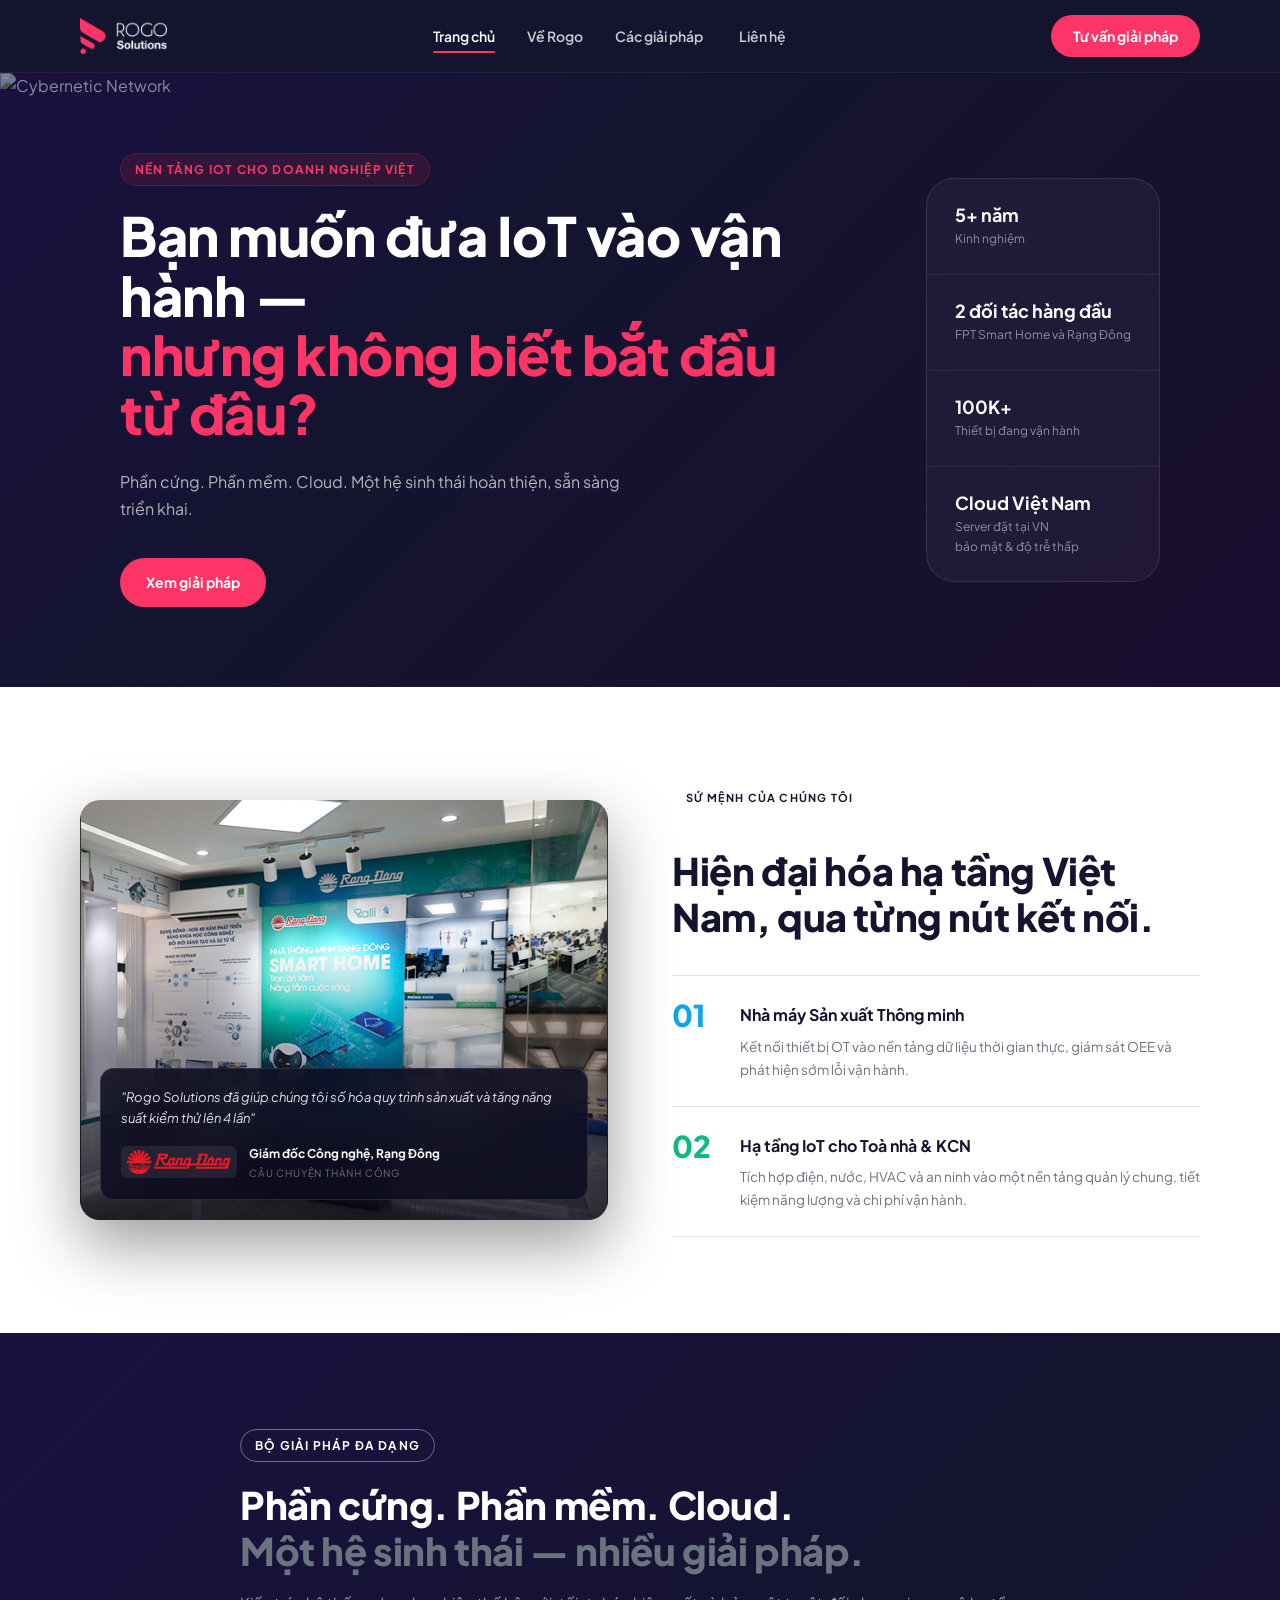
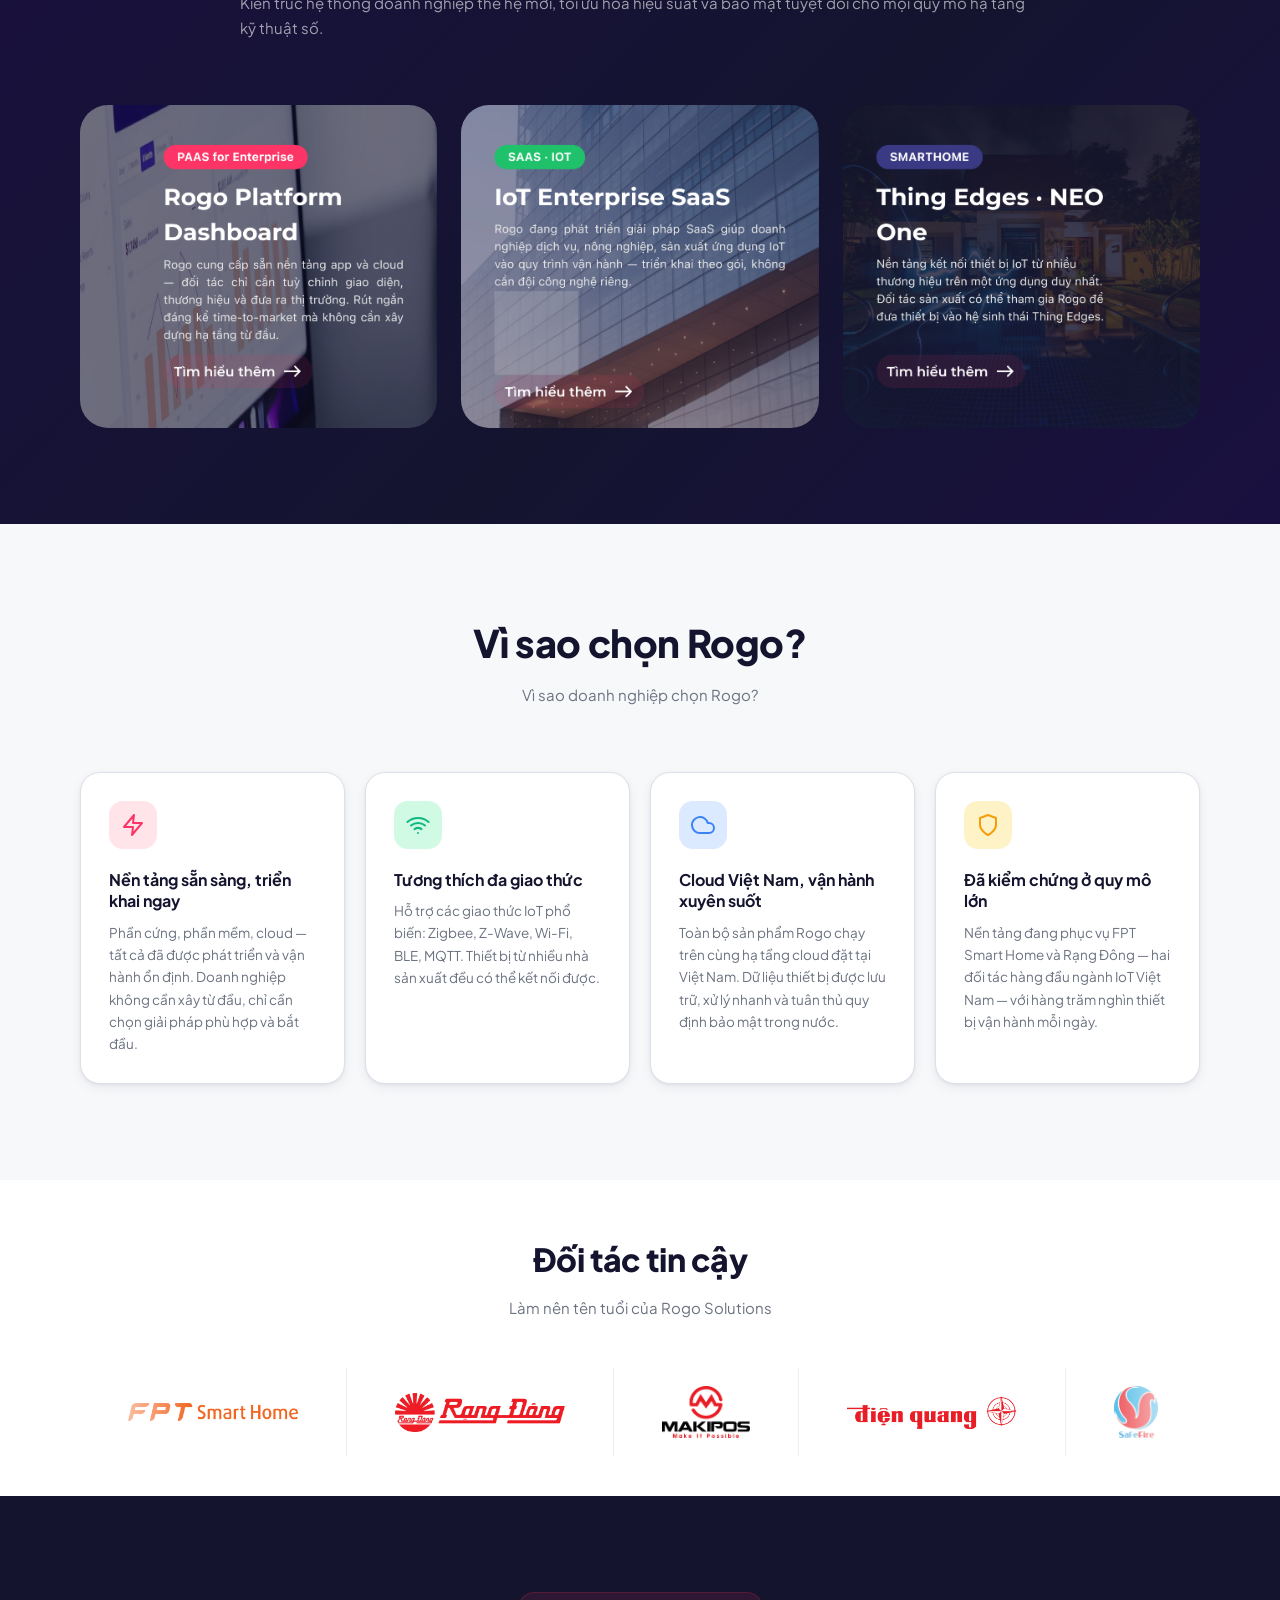
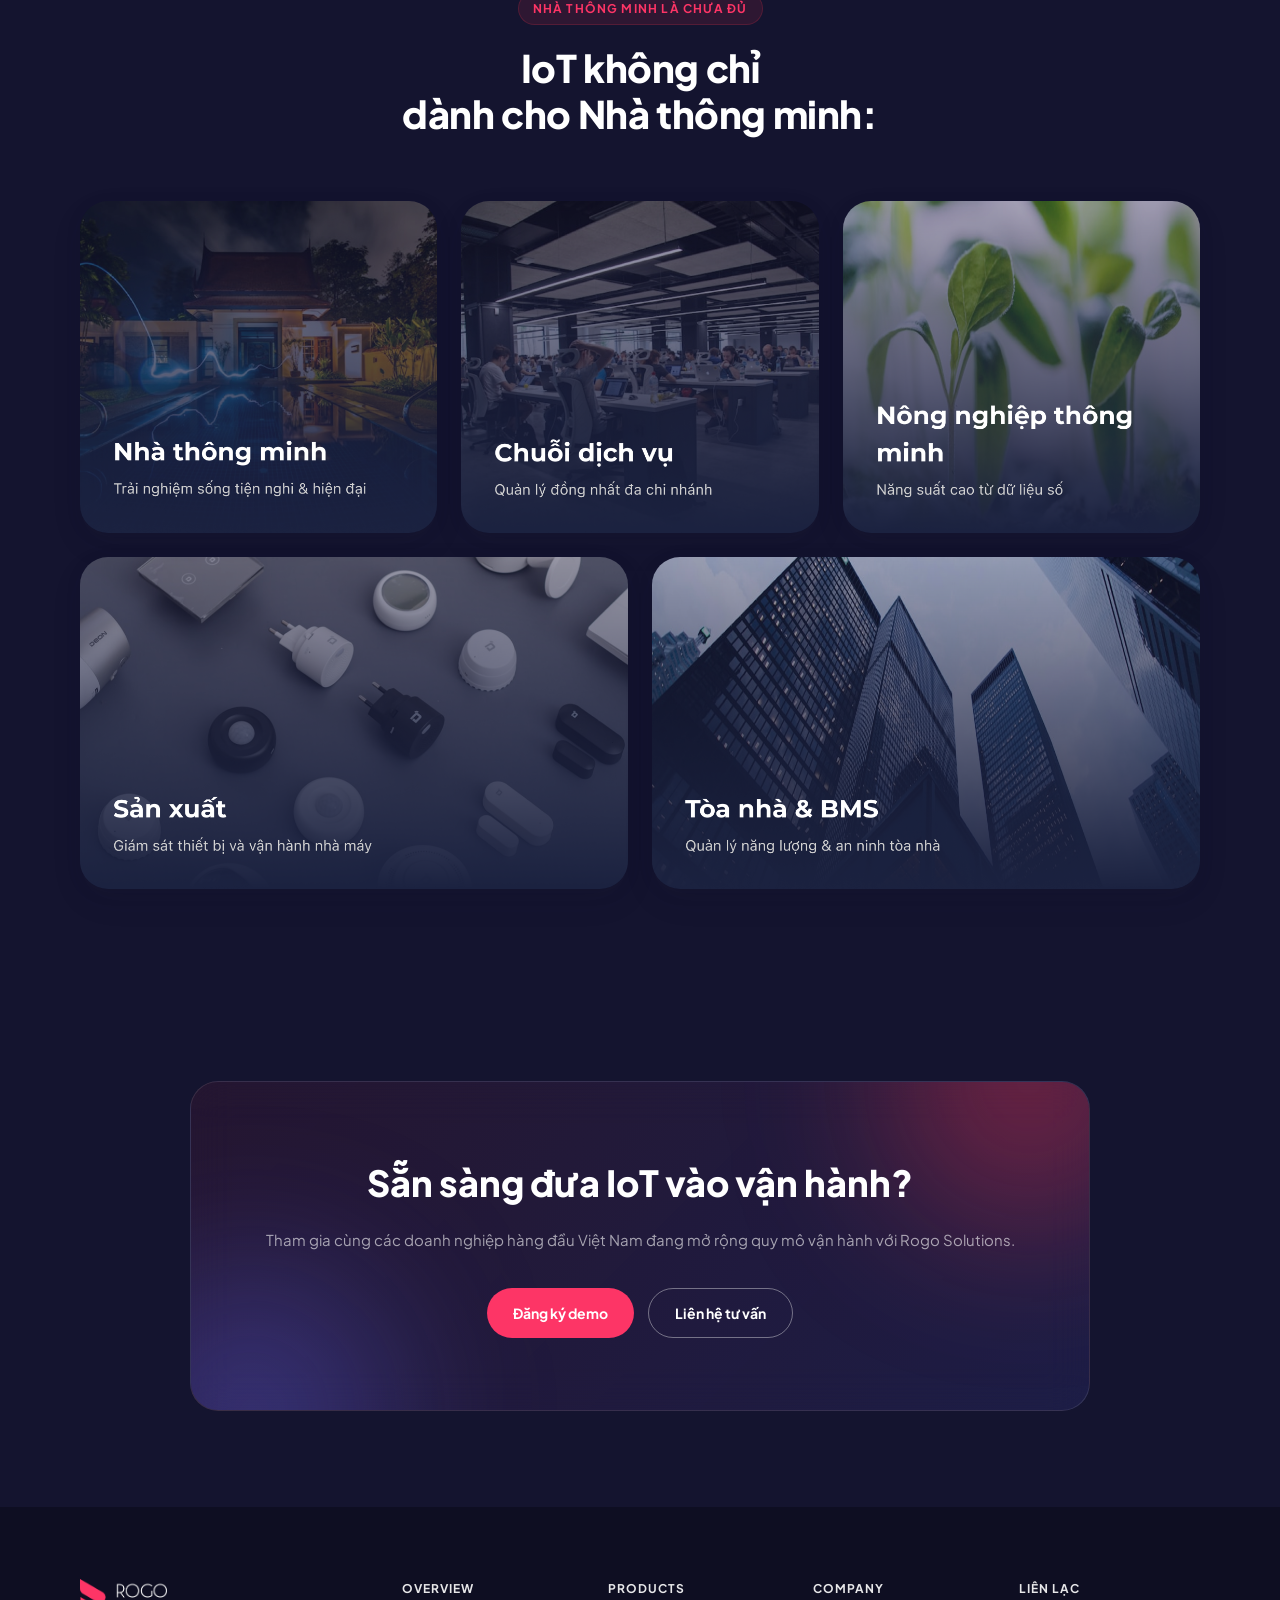
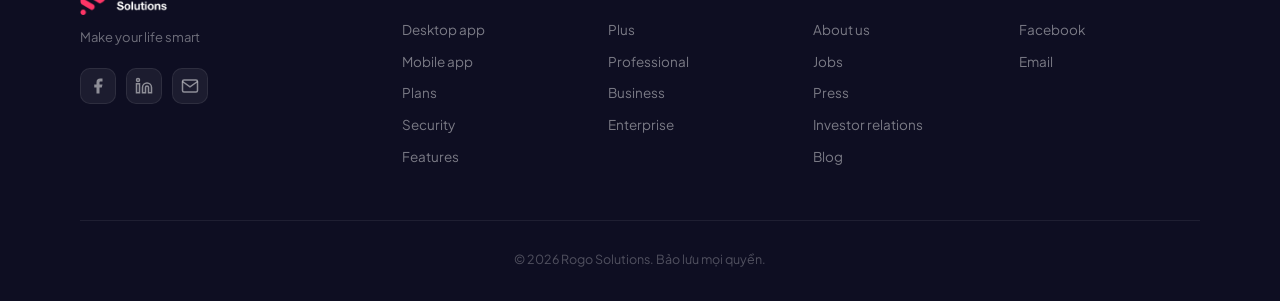
==== commit 0ae8c877: "update" ====
--- a/index.html
+++ b/index.html
@@ -54,26 +54,26 @@
         <a href="solutions.html" class="btn btn-primary" id="hero-btn-primary" style="text-decoration:none; display:inline-block;">Xem giải pháp</a>
       </div>
     </div>
-    <div class="stats-panel" id="hero-stats">
-      <div class="stat" id="stat-1">
+    <div class="stats-panel reveal" id="hero-stats">
+      <div class="stat reveal" id="stat-1">
         <div class="stat-info">
           <div class="stat-value">5+ năm</div>
           <div class="stat-label">Kinh nghiệm</div>
         </div>
       </div>
-      <div class="stat" id="stat-2">
+      <div class="stat reveal" id="stat-2">
         <div class="stat-info">
           <div class="stat-value">2 đối tác hàng đầu</div>
           <div class="stat-label">FPT Smart Home và Rạng Đông</div>
         </div>
       </div>
-      <div class="stat" id="stat-3">
+      <div class="stat reveal" id="stat-3">
         <div class="stat-info">
           <div class="stat-value">100K+</div>
           <div class="stat-label">Thiết bị đang vận hành</div>
         </div>
       </div>
-      <div class="stat" id="stat-4">
+      <div class="stat reveal" id="stat-4">
         <div class="stat-info">
           <div class="stat-value">Cloud Việt Nam</div>
           <div class="stat-label">Server đặt tại VN <br>bảo mật & độ trễ thấp</div>
@@ -88,9 +88,9 @@
   <div class="container">
     <div class="mission-grid">
       <!-- Left side (Image & Quote) -->
-      <div class="mission-visual">
-        <div class="story-img">
-          <div class="story-quote">
+      <div class="mission-visual reveal">
+        <div class="story-img reveal">
+          <div class="story-quote reveal">
             <p class="story-quote-text">"Rogo Solutions đã giúp chúng tôi số hóa quy trình sản xuất và tăng năng suất kiểm thử lên 4 lần"</p>
             <div class="story-quote-author">
               <img src="assets/Group%203.png" alt="Rạng Đông Logo" class="story-author-logo">
@@ -137,17 +137,17 @@
     </div>
     <div class="solutions-grid" id="solutions-grid">
       <!-- Card 1: PaaS -->
-      <a href="https://iot.rogo.com.vn/login" target="_blank" class="sol-card" id="sol-card-1" style="text-decoration:none;">
+      <a href="https://iot.rogo.com.vn/login" target="_blank" class="sol-card reveal" id="sol-card-1" style="text-decoration:none;">
         <img src="assets/Card%201_%20B2B%20Platform.png" alt="Rogo Platform Dashboard" style="width:100%;height:auto;display:block;">
       </a>
 
       <!-- Card 2: SaaS -->
-      <a href="solutions.html#enterprise-saas" class="sol-card" id="sol-card-2" style="text-decoration:none;">
+      <a href="solutions.html#enterprise-saas" class="sol-card reveal" id="sol-card-2" style="text-decoration:none;">
         <img src="assets/Card%202_%20IoT%20Enterprise.png" alt="IoT Enterprise SaaS" style="width:100%;height:auto;display:block;">
       </a>
 
       <!-- Card 3: SmartHome -->
-      <a href="solutions.html#neo-one" class="sol-card" id="sol-card-3" style="text-decoration:none;">
+      <a href="solutions.html#neo-one" class="sol-card reveal" id="sol-card-3" style="text-decoration:none;">
          <img src="assets/Card%203_%20Smarthome.png" alt="Thing Edges — NEO One" style="width:100%;height:auto;display:block;">
       </a>
     </div>
@@ -162,28 +162,28 @@
       <p id="why-desc">Vì sao doanh nghiệp chọn Rogo?</p>
     </div>
     <div class="why-grid" id="why-grid">
-      <div class="feature" id="feat-1">
+      <div class="feature reveal" id="feat-1">
         <div class="feat-icon-wrap feat-pink">
           <svg viewBox="0 0 24 24" fill="none" width="24" height="24"><path d="M13 2L3 14h9l-1 8 10-12h-9l1-8z" stroke="#FD3566" stroke-width="2" stroke-linecap="round" stroke-linejoin="round"/></svg>
         </div>
         <h3>Nền tảng sẵn sàng, triển khai ngay</h3>
         <p>Phần cứng, phần mềm, cloud — tất cả đã được phát triển và vận hành ổn định. Doanh nghiệp không cần xây từ đầu, chỉ cần chọn giải pháp phù hợp và bắt đầu.</p>
       </div>
-      <div class="feature" id="feat-2">
+      <div class="feature reveal" id="feat-2">
         <div class="feat-icon-wrap feat-green">
           <svg viewBox="0 0 24 24" fill="none" width="24" height="24"><path d="M5 12.55a11 11 0 0 1 14.08 0M1.42 9a16 16 0 0 1 21.16 0M8.53 16.11a6 6 0 0 1 6.95 0M12 20h.01" stroke="#10b981" stroke-width="2" stroke-linecap="round" stroke-linejoin="round"/></svg>
         </div>
         <h3>Tương thích đa giao thức</h3>
         <p>Hỗ trợ các giao thức IoT phổ biến: Zigbee, Z-Wave, Wi-Fi, BLE, MQTT. Thiết bị từ nhiều nhà sản xuất đều có thể kết nối được.</p>
       </div>
-      <div class="feature" id="feat-3">
+      <div class="feature reveal" id="feat-3">
         <div class="feat-icon-wrap feat-blue">
           <svg viewBox="0 0 24 24" fill="none" width="24" height="24"><path d="M18 10h-1.26A8 8 0 1 0 9 20h9a5 5 0 0 0 0-10z" stroke="#3b82f6" stroke-width="2" stroke-linecap="round" stroke-linejoin="round"/></svg>
         </div>
         <h3>Cloud Việt Nam, vận hành xuyên suốt</h3>
         <p>Toàn bộ sản phẩm Rogo chạy trên cùng hạ tầng cloud đặt tại Việt Nam. Dữ liệu thiết bị được lưu trữ, xử lý nhanh và tuân thủ quy định bảo mật trong nước.</p>
       </div>
-      <div class="feature" id="feat-4">
+      <div class="feature reveal" id="feat-4">
         <div class="feat-icon-wrap feat-amber">
           <svg viewBox="0 0 24 24" fill="none" width="24" height="24"><path d="M12 22s8-4 8-10V5l-8-3-8 3v7c0 6 8 10 8 10z" stroke="#f59e0b" stroke-width="2" stroke-linecap="round" stroke-linejoin="round"/></svg>
         </div>
@@ -203,19 +203,19 @@
     </div>
     <div class="logos-track-wrapper">
       <div class="logos-track" id="partners-logos">
-        <div class="partner-logo-item"><img src="assets/FPTLogo.png" alt="FPT"></div>
-        <div class="partner-logo-item"><img src="assets/Group 3.png" alt="Rang Dong"></div>
-        <div class="partner-logo-item"><img src="assets/Group 6.png" alt="Ralli"></div>
-        <div class="partner-logo-item"><img src="assets/Group 7.png" alt="Makipos"></div>
-        <div class="partner-logo-item"><img src="assets/Group 8.png" alt="SafeFire"></div>
-        <div class="partner-logo-item"><img src="assets/Group 9.png" alt="Vinfast"></div>
+        <div class="partner-logo-item reveal"><img src="assets/FPTLogo.png" alt="FPT"></div>
+        <div class="partner-logo-item reveal"><img src="assets/Group 3.png" alt="Rang Dong"></div>
+        <div class="partner-logo-item reveal"><img src="assets/Group 6.png" alt="Ralli"></div>
+        <div class="partner-logo-item reveal"><img src="assets/Group 7.png" alt="Makipos"></div>
+        <div class="partner-logo-item reveal"><img src="assets/Group 8.png" alt="SafeFire"></div>
+        <div class="partner-logo-item reveal"><img src="assets/Group 9.png" alt="Vinfast"></div>
         <!-- Duplicate for loop -->
-        <div class="partner-logo-item"><img src="assets/FPTLogo.png" alt="FPT"></div>
-        <div class="partner-logo-item"><img src="assets/Group 3.png" alt="Rang Dong"></div>
-        <div class="partner-logo-item"><img src="assets/Group 6.png" alt="Ralli"></div>
-        <div class="partner-logo-item"><img src="assets/Group 7.png" alt="Makipos"></div>
-        <div class="partner-logo-item"><img src="assets/Group 8.png" alt="SafeFire"></div>
-        <div class="partner-logo-item"><img src="assets/Group 9.png" alt="Vinfast"></div>
+        <div class="partner-logo-item reveal"><img src="assets/FPTLogo.png" alt="FPT"></div>
+        <div class="partner-logo-item reveal"><img src="assets/Group 3.png" alt="Rang Dong"></div>
+        <div class="partner-logo-item reveal"><img src="assets/Group 6.png" alt="Ralli"></div>
+        <div class="partner-logo-item reveal"><img src="assets/Group 7.png" alt="Makipos"></div>
+        <div class="partner-logo-item reveal"><img src="assets/Group 8.png" alt="SafeFire"></div>
+        <div class="partner-logo-item reveal"><img src="assets/Group 9.png" alt="Vinfast"></div>
       </div>
     </div>
   </div>
@@ -241,7 +241,7 @@
 <!-- CTA -->
 <section class="cta" id="cta-section">
   <div class="container">
-    <div class="cta-box" id="cta-box">
+    <div class="cta-box reveal" id="cta-box">
       <div class="cta-glow cta-glow-1"></div>
       <div class="cta-glow cta-glow-2"></div>
       <h2 id="cta-heading">Sẵn sàng đưa IoT vào vận hành?</h2>
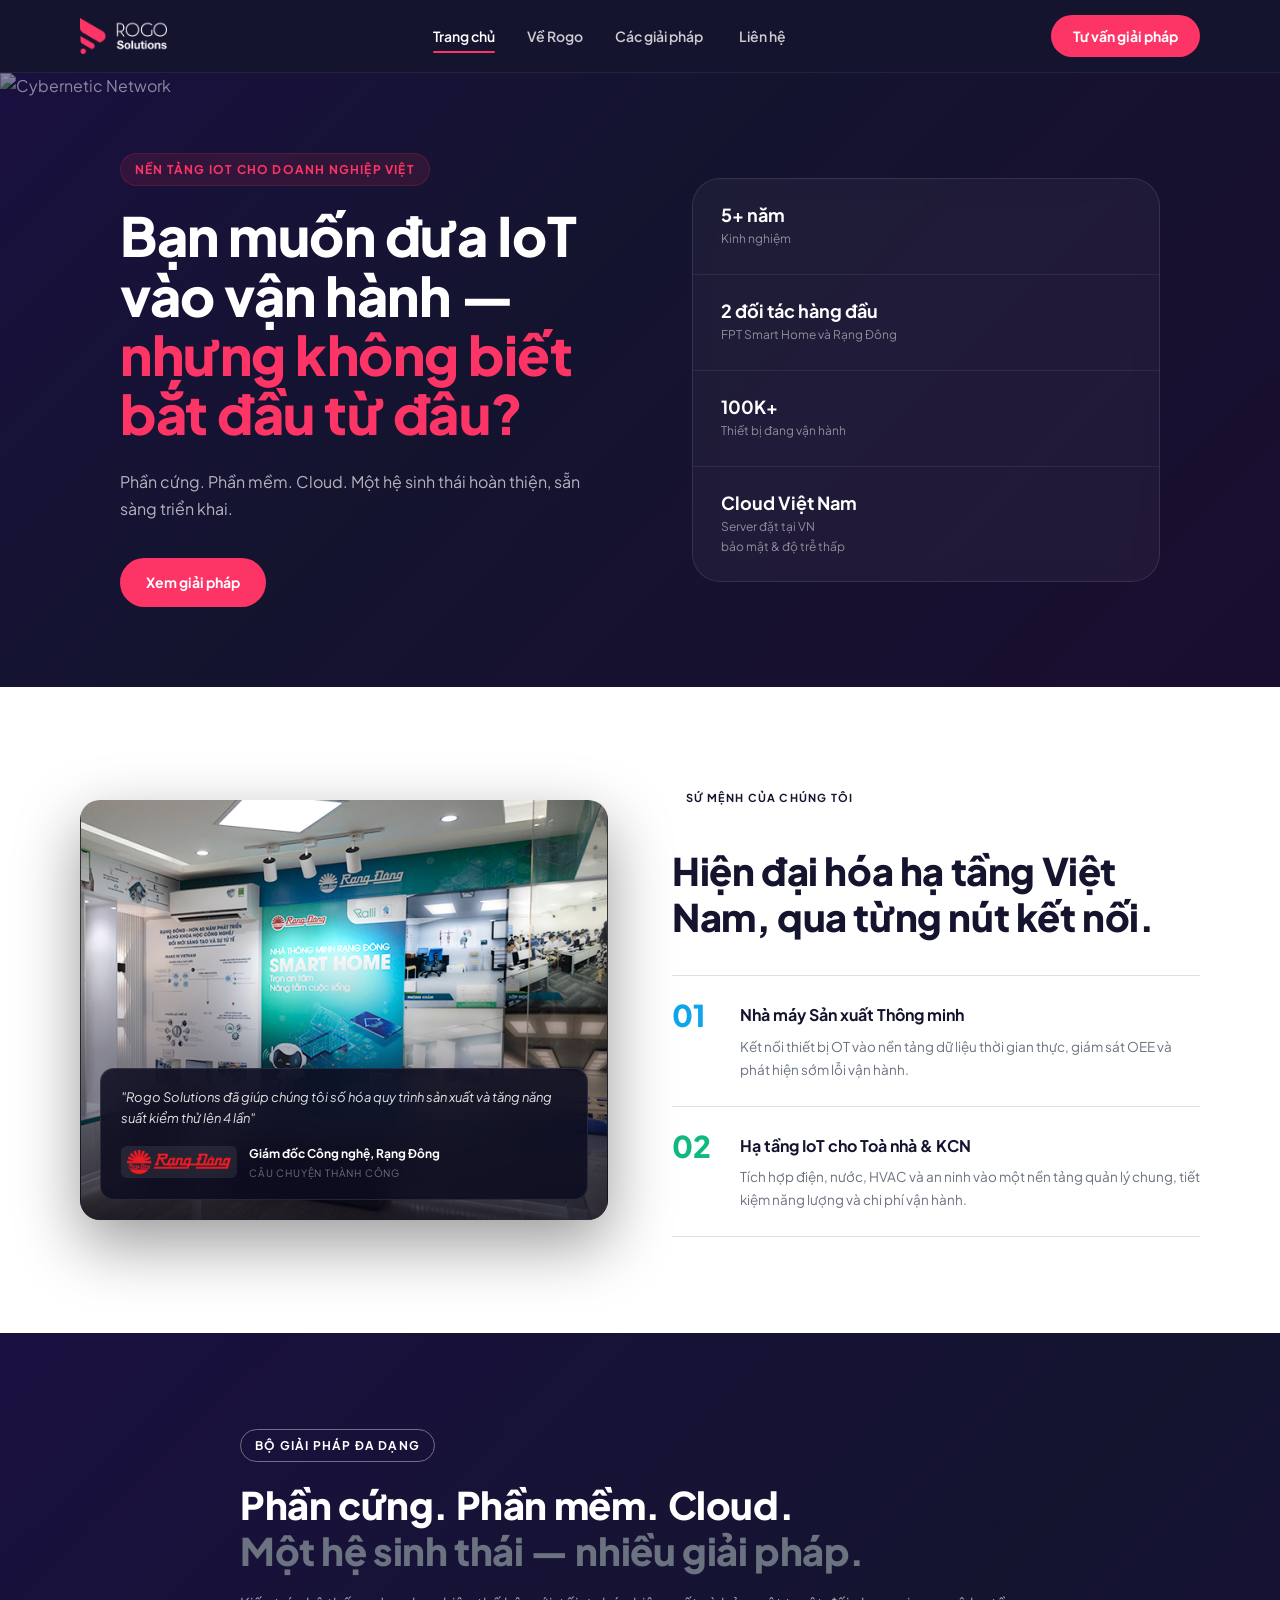
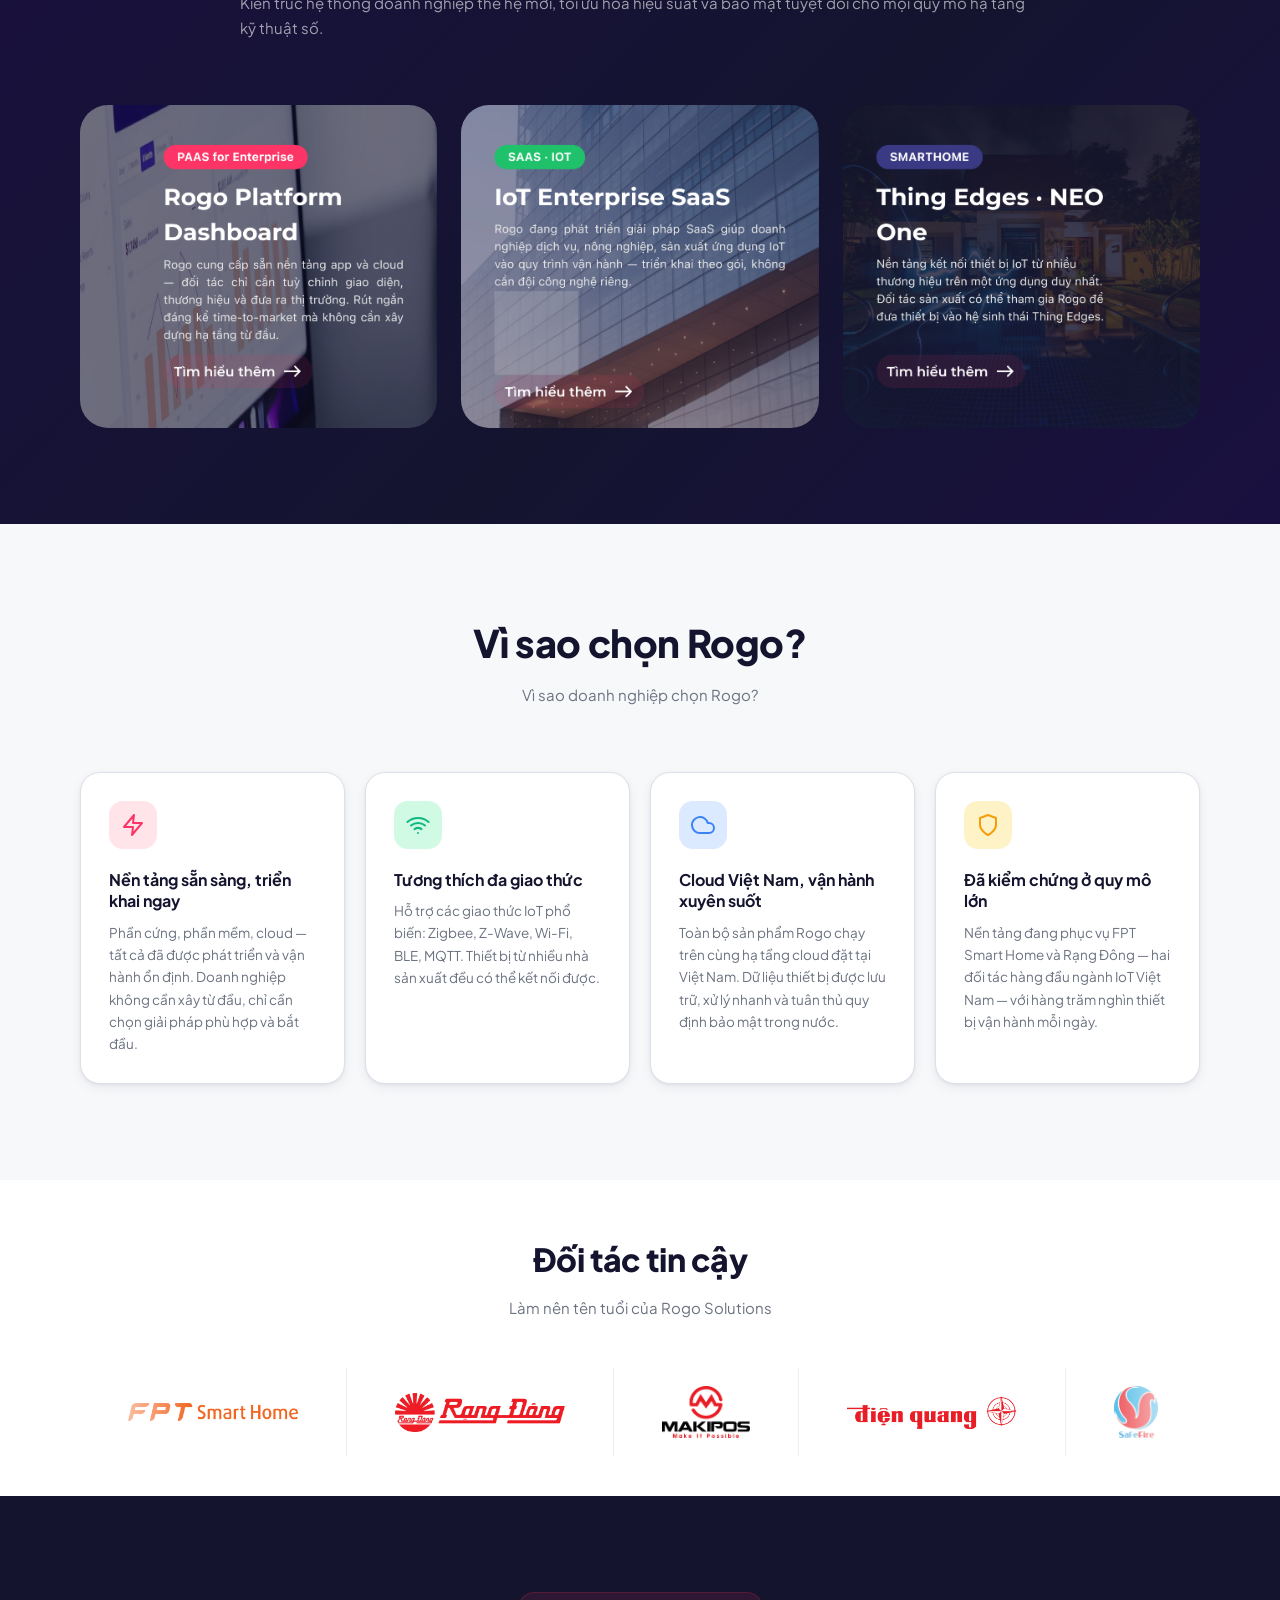
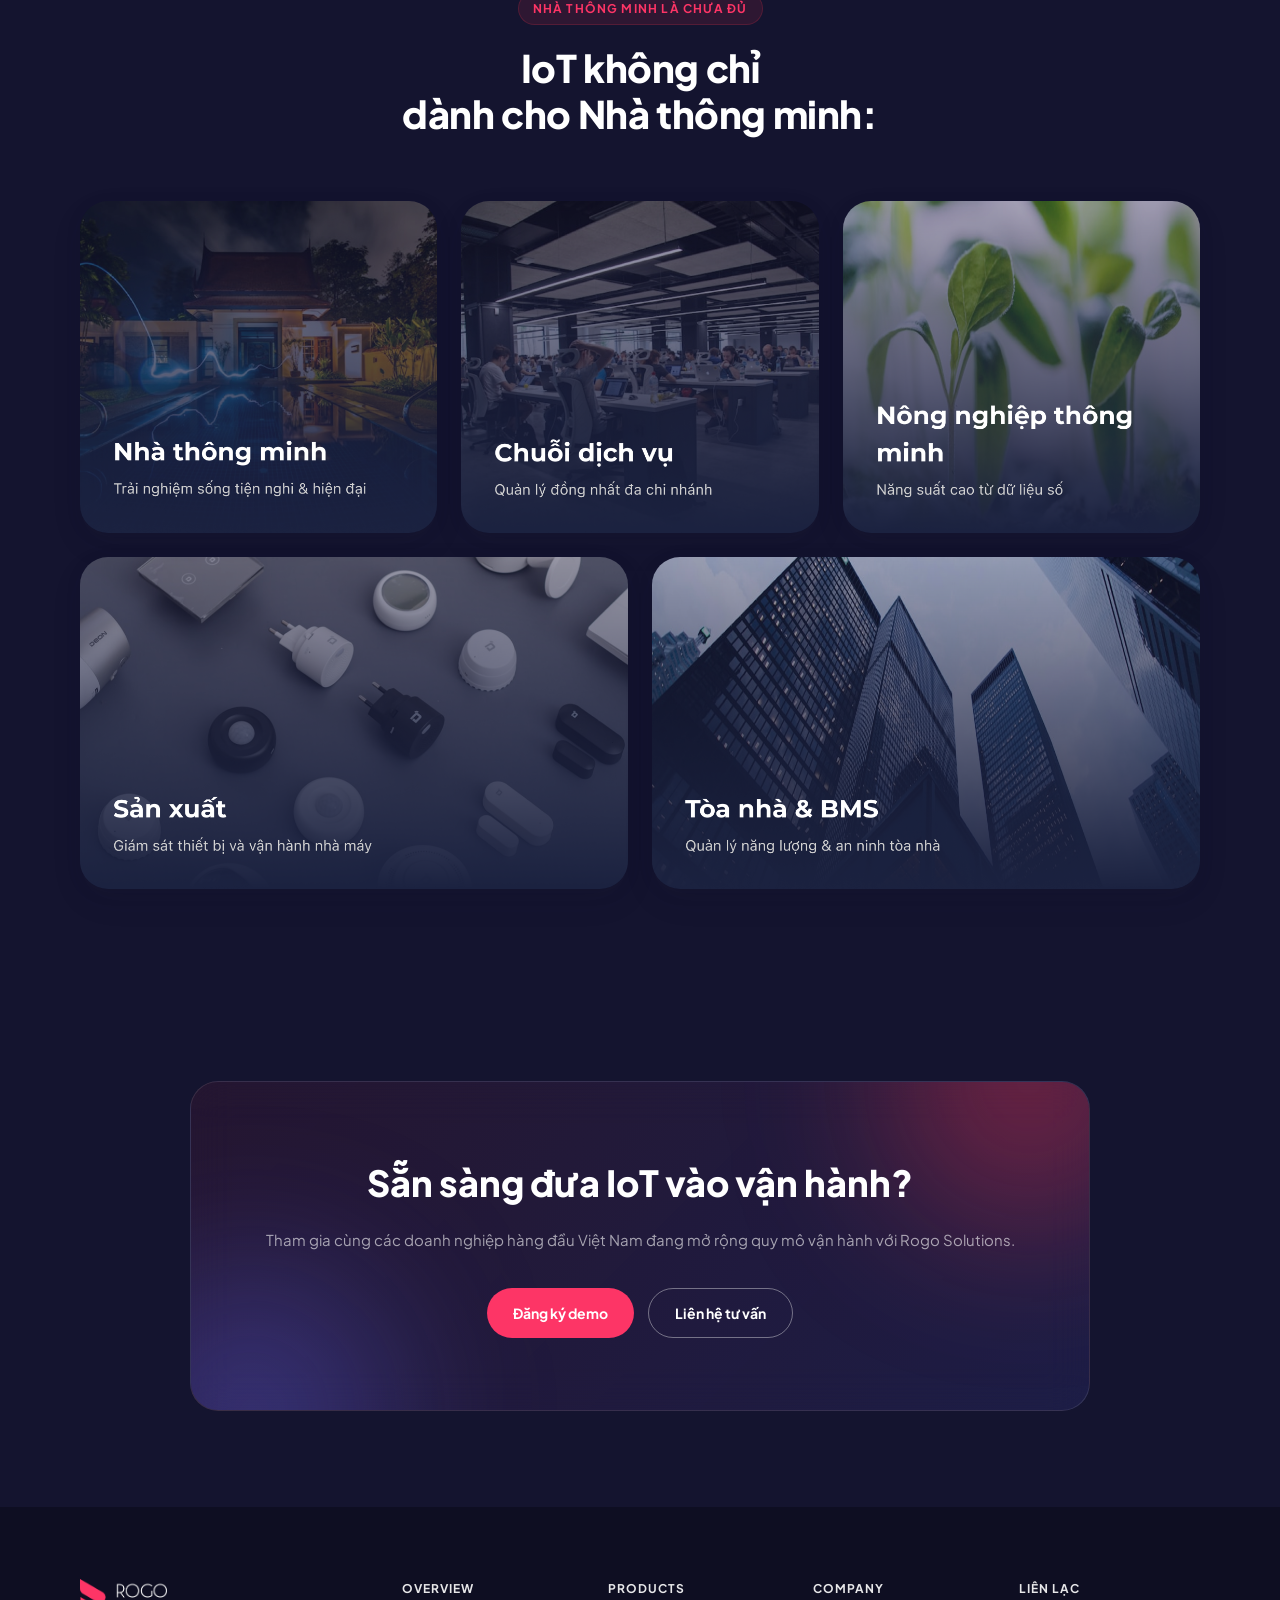
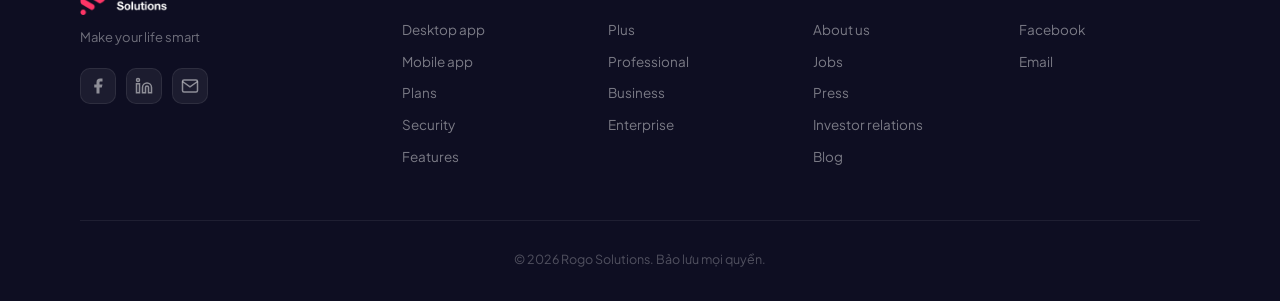
==== commit 778f7a33: "update logo web" ====
--- a/index.html
+++ b/index.html
@@ -4,6 +4,7 @@
 <meta charset="utf-8" />
 <meta name="viewport" content="width=device-width,initial-scale=1" />
 <title>Rogo Solutions — Make your life smart</title>
+<link rel="icon" type="image/png" href="assets/web_icon.png">
 <meta name="description" content="Rogo Solutions cung cấp nền tảng IoT sẵn sàng triển khai — từ phần cứng, phần mềm đến cloud — để doanh nghiệp bắt đầu ngay mà không cần xây từ đầu." />
 <link rel="preconnect" href="https://fonts.googleapis.com">
 <link rel="preconnect" href="https://fonts.gstatic.com" crossorigin>
--- a/css/style.css
+++ b/css/style.css
@@ -254,6 +254,7 @@
   border: none;
   cursor: pointer;
   padding: 6px;
+  z-index: 101;
 }
 .hamburger span {
   display: block;
@@ -262,6 +263,49 @@
   background: rgba(255,255,255,.8);
   border-radius: 2px;
   transition: var(--transition);
+}
+.hamburger.active span:nth-child(1) { transform: translateY(7px) rotate(45deg); }
+.hamburger.active span:nth-child(2) { opacity: 0; }
+.hamburger.active span:nth-child(3) { transform: translateY(-7px) rotate(-45deg); }
+
+.nav-links.nav-open {
+  display: flex;
+  flex-direction: column;
+  position: fixed;
+  top: 72px;
+  left: 0;
+  right: 0;
+  bottom: 0;
+  background: var(--navy);
+  padding: 40px 24px;
+  gap: 16px;
+  z-index: 99;
+  overflow-y: auto;
+  animation: fade-up .3s ease both;
+}
+.nav-links.nav-open a {
+  font-size: 18px;
+  padding: 16px;
+  width: 100%;
+  justify-content: flex-start;
+  border-bottom: 1px solid rgba(255,255,255,0.05);
+}
+.nav-links.nav-open .dropdown {
+  position: static;
+  opacity: 1;
+  visibility: visible;
+  transform: none;
+  background: rgba(255,255,255,0.03);
+  margin-top: 8px;
+  pointer-events: auto;
+  box-shadow: none;
+  display: none;
+}
+.nav-links.nav-open .has-dropdown.active .dropdown {
+  display: block;
+}
+.nav-links.nav-open .has-dropdown.active .chevron {
+  transform: rotate(180deg);
 }
 
 /* ---------- HERO ---------- */
@@ -283,11 +327,11 @@
   pointer-events: none;
 }
 
-
 .hero-grid {
   position: relative;
   z-index: 2;
-  display: flex;
+  display: grid;
+  grid-template-columns: 1fr 1fr;
   width: 1120px;
   max-width: 100%;
   margin: 0 auto;
@@ -819,29 +863,40 @@
 
 @media (max-width: 900px) {
   .container { padding: 0 24px; }
-  .hero-grid { grid-template-columns: 1fr; gap: 40px; padding: 72px 0 80px; }
-  .stats-panel { grid-template-columns: 1fr 1fr; display: grid; }
+  .hero-grid { grid-template-columns: 1fr; gap: 48px; padding: 60px 24px 80px; text-align: center; }
+  .hero-content { order: 1; }
+  .hero h1 { font-size: 36px; }
+  .hero p.lead { margin-inline: auto; }
+  .hero-cta { justify-content: center; }
+  .stats-panel { order: 2; grid-template-columns: 1fr 1fr; display: grid; }
   .stat { border-bottom: 1px solid rgba(255,255,255,.07) !important; border-right: 1px solid rgba(255,255,255,.07); }
-  .hero h1 { font-size: 38px; }
+  .stat:nth-child(2n) { border-right: 0; }
+  
+  .mission-grid { grid-template-columns: 1fr; gap: 40px; }
+  .mission-visual { order: 2; }
+  .mission-content { order: 1; }
+  .mission-title { font-size: 30px; }
+
   .solutions-grid { grid-template-columns: 1fr; }
   .why-grid { grid-template-columns: 1fr 1fr; }
-  .stories-grid { grid-template-columns: 1fr; gap: 40px; }
-  .stories .section-head { text-align: left; margin: 0 0 32px; }
   .foot-top { grid-template-columns: 1fr; gap: 40px; }
   .foot-cols { grid-template-columns: repeat(2, 1fr); }
-  .cta-box { padding: 48px 32px; }
+  .cta-box { padding: 48px 24px; }
   .cta-box h2 { font-size: 28px; }
-  .section { padding: 72px 0; }
+  .section { padding: 64px 0; }
+  
   .nav-links { display: none; }
   .hamburger { display: flex; }
 }
 
 @media (max-width: 600px) {
-  .hero h1 { font-size: 30px; }
-  .section-head h2 { font-size: 26px; }
+  .hero h1 { font-size: 28px; }
+  .section-head h2 { font-size: 24px; }
   .why-grid { grid-template-columns: 1fr; }
-  .foot-cols { grid-template-columns: 1fr 1fr; }
+  .foot-cols { grid-template-columns: 1fr; text-align: center; }
+  .foot-social { justify-content: center; }
   .hero-cta { flex-direction: column; }
   .hero-cta .btn { width: 100%; justify-content: center; }
-  .stories h2 { font-size: 28px; }
-}
+  .stats-panel { grid-template-columns: 1fr; }
+  .stat { border-right: 0; }
+}
